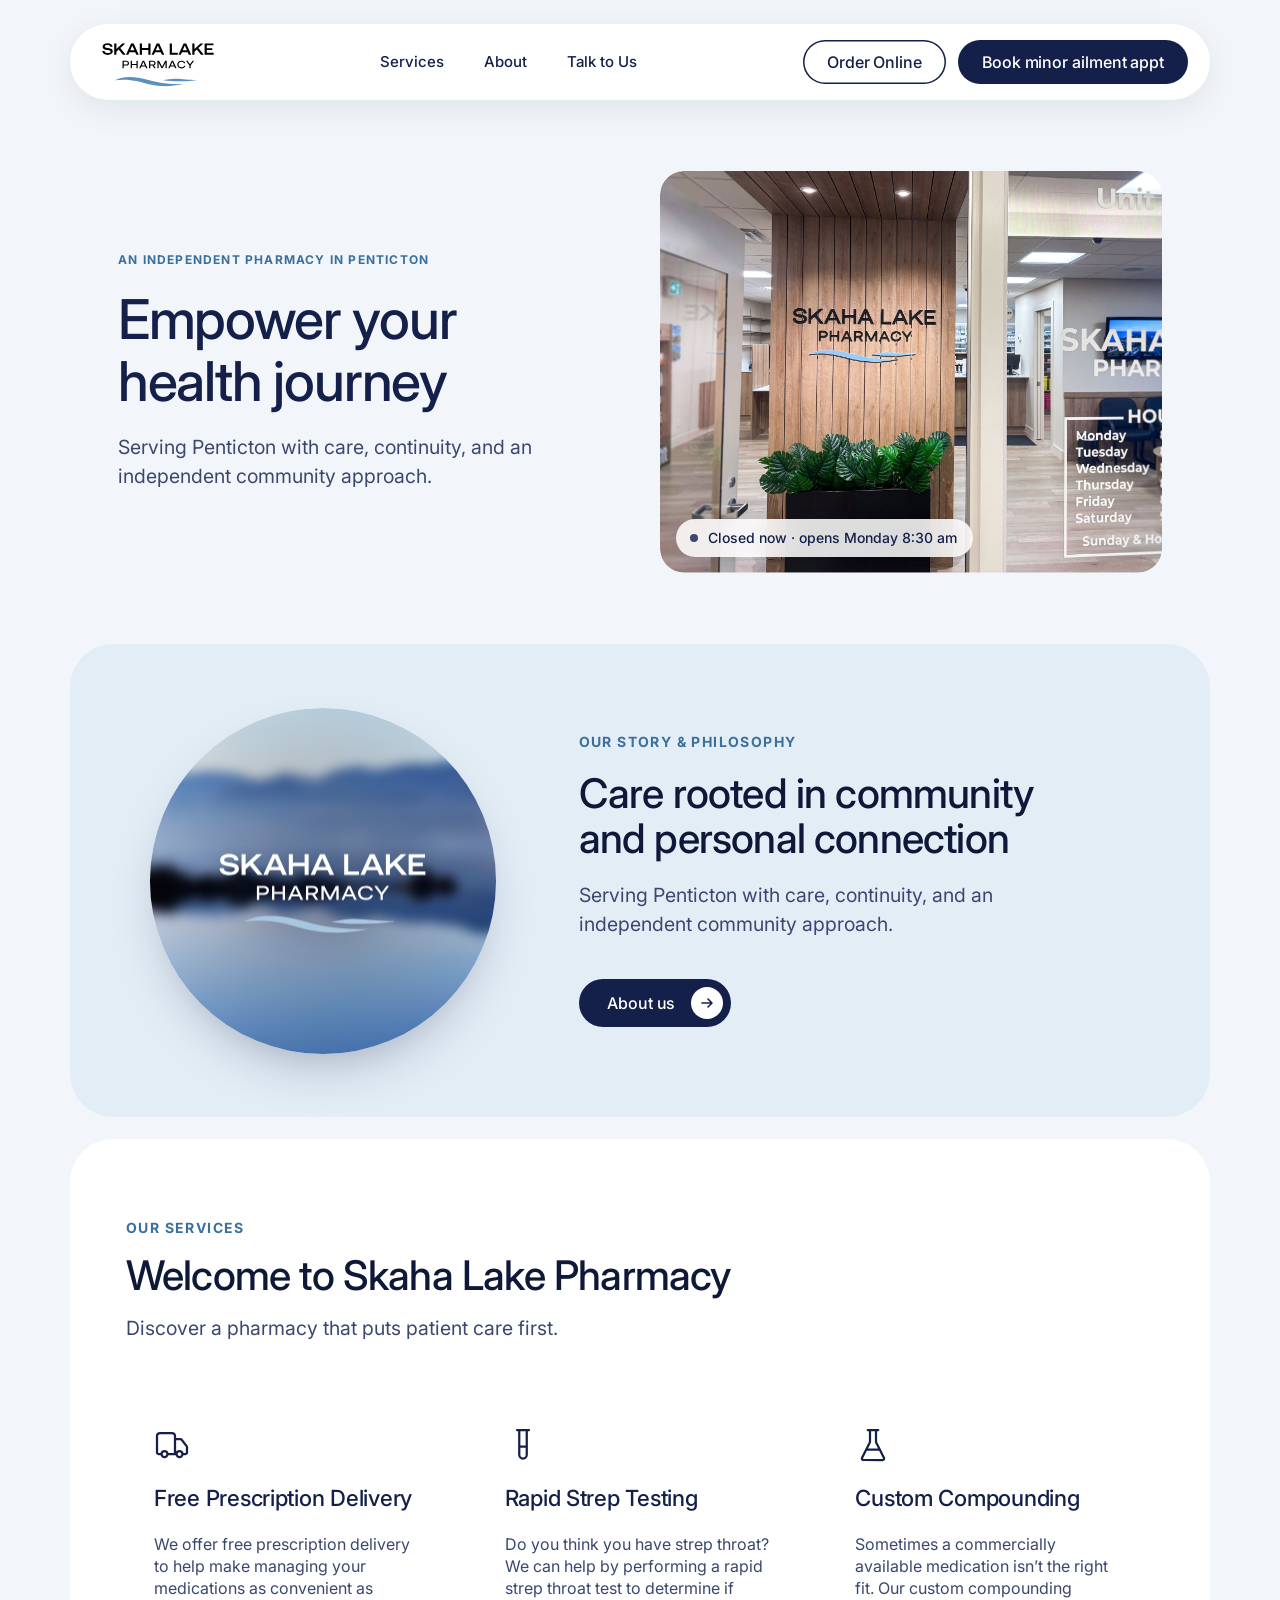
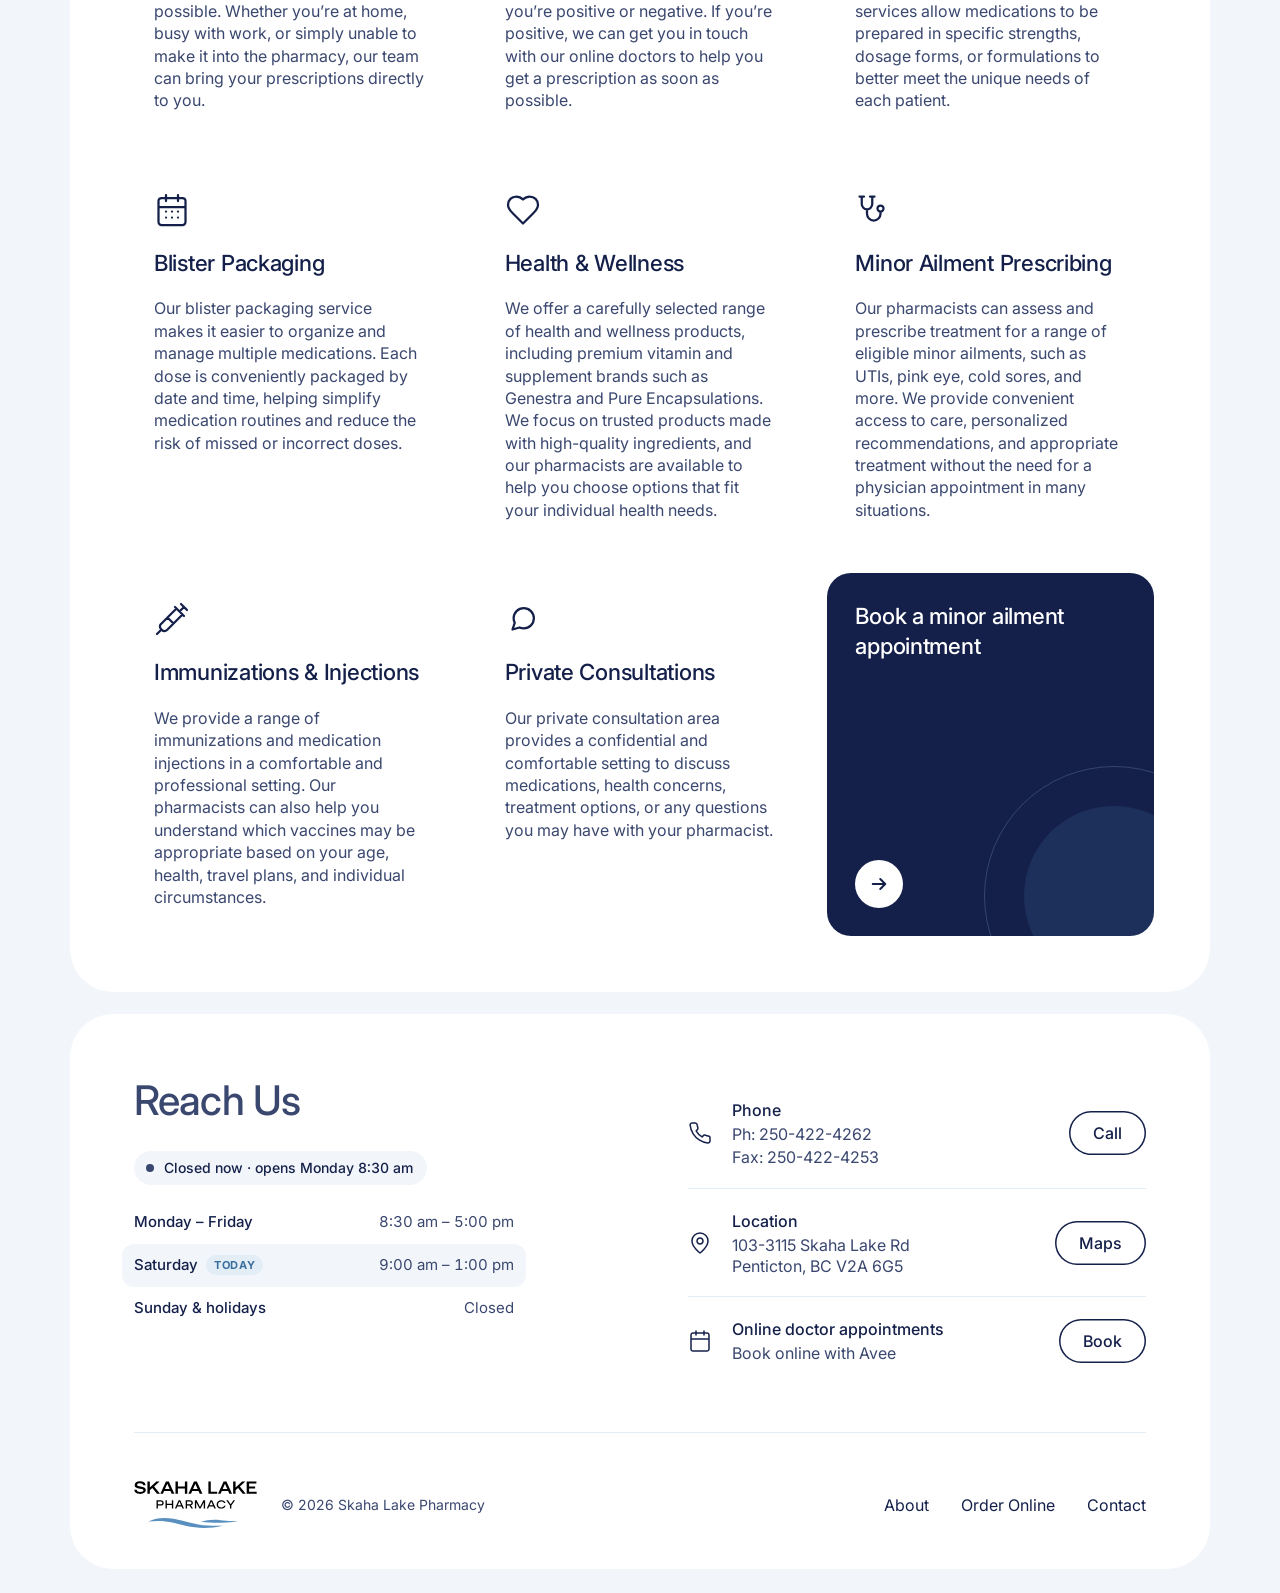
==== public/index.html @ 3513fb44 "Remove doctor button from nav; rename minor ailment button - Nav and mobile menu no longer link to A" ====
<!doctype html>
<html lang="en-CA">
<head>
<meta charset="utf-8">
<meta name="viewport" content="width=device-width, initial-scale=1, viewport-fit=cover">
<title>Skaha Lake Pharmacy | Independent Pharmacy in Penticton, BC</title>
<meta name="description" content="Independent community pharmacy on Skaha Lake Road in Penticton, BC. Free prescription delivery, rapid strep testing, minor ailment prescribing, compounding, blister packs and immunizations.">
<meta property="og:title" content="Skaha Lake Pharmacy | Independent Pharmacy in Penticton, BC">
<meta property="og:description" content="Personal, accessible care from an independent pharmacy on Skaha Lake Road. Free prescription delivery and online refills.">
<!-- @include head -->
<meta name="theme-color" content="#F2F6FA">
<meta name="format-detection" content="telephone=no">
<meta name="geo.region" content="CA-BC">
<meta name="geo.placename" content="Penticton">
<meta property="og:type" content="website">
<meta property="og:site_name" content="Skaha Lake Pharmacy">
<meta property="og:locale" content="en_CA">
<meta name="twitter:card" content="summary_large_image">
<link rel="icon" href="./favicon.svg" type="image/svg+xml">
<link rel="apple-touch-icon" href="./apple-touch-icon.png">
<link rel="manifest" href="./site.webmanifest">
<link rel="preconnect" href="https://fonts.googleapis.com">
<link rel="preconnect" href="https://fonts.gstatic.com" crossorigin>
<link rel="stylesheet" href="https://fonts.googleapis.com/css2?family=Inter:opsz,wght@14..32,400..700&amp;display=swap">
<link rel="stylesheet" href="./assets/css/site.css?v=c0565055">
<script>
  document.documentElement.classList.add('js');
  if (document.prerendering) {
    document.documentElement.classList.add('is-prerendering');
    document.addEventListener('prerenderingchange', () => document.documentElement.classList.remove('is-prerendering'), { once: true });
  }
</script>
<script src="./assets/js/site.js?v=c0565055" defer></script>
<script type="speculationrules">
  { "prerender": [{ "where": { "href_matches": "/*" }, "eagerness": "moderate" }] }
</script>
<script type="application/ld+json">
{
  "@context": "https://schema.org",
  "@type": "Pharmacy",
  "name": "Skaha Lake Pharmacy",
  "description": "Independent community pharmacy in Penticton, BC offering free prescription delivery, custom compounding, blister packaging, minor ailment prescribing, immunizations and private consultations.",
  "telephone": "+1-250-422-4262",
  "faxNumber": "+1-250-422-4253",
  "address": {
    "@type": "PostalAddress",
    "streetAddress": "103-3115 Skaha Lake Rd",
    "addressLocality": "Penticton",
    "addressRegion": "BC",
    "postalCode": "V2A 6G5",
    "addressCountry": "CA"
  },
  "hasMap": "https://www.google.com/maps/search/?api=1&query=103-3115+Skaha+Lake+Rd+Penticton+BC+V2A+6G5",
  "areaServed": { "@type": "City", "name": "Penticton" },
  "openingHoursSpecification": [
    { "@type": "OpeningHoursSpecification", "dayOfWeek": ["Monday", "Tuesday", "Wednesday", "Thursday", "Friday"], "opens": "08:30", "closes": "17:00" },
    { "@type": "OpeningHoursSpecification", "dayOfWeek": "Saturday", "opens": "09:00", "closes": "13:00" }
  ],
  "employee": { "@type": "Person", "name": "Chase Nickel", "jobTitle": "Pharmacist & Owner" },
  "makesOffer": [
    { "@type": "Offer", "itemOffered": { "@type": "Service", "name": "Free Prescription Delivery" } },
    { "@type": "Offer", "itemOffered": { "@type": "Service", "name": "Rapid Strep Testing" } },
    { "@type": "Offer", "itemOffered": { "@type": "Service", "name": "Health & Wellness Products" } },
    { "@type": "Offer", "itemOffered": { "@type": "Service", "name": "Custom Compounding" } },
    { "@type": "Offer", "itemOffered": { "@type": "Service", "name": "Blister Packaging" } },
    { "@type": "Offer", "itemOffered": { "@type": "Service", "name": "Minor Ailment Prescribing" } },
    { "@type": "Offer", "itemOffered": { "@type": "Service", "name": "Immunizations & Injections" } },
    { "@type": "Offer", "itemOffered": { "@type": "Service", "name": "Private Consultations" } }
  ]
}
</script>
<!-- @end head -->
</head>
<body>
<a class="skip-link" href="#main">Skip to content</a>
<div class="page">
<!-- @include nav -->
<header class="site-header" data-header>
  <nav class="nav" aria-label="Main" data-nav>
    <div class="nav__bar">
      <a class="nav__logo" href="./" aria-label="Skaha Lake Pharmacy home">
        <img src="./assets/img/logo.svg" width="112" height="44" alt="Skaha Lake Pharmacy">
      </a>
      <ul class="nav__links" role="list">
        <li><a class="nav__link" href="./#services">Services</a></li>
        <li><a class="nav__link" href="./about/">About</a></li>
        <li><a class="nav__link" href="#contact">Talk to Us</a></li>
      </ul>
      <div class="nav__actions">
        <a class="btn btn--outline btn--sm" href="./order-online/"><span class="btn__label">Order Online</span></a>
        <a class="btn btn--solid btn--sm" href="https://www.bookapharmacist.gov.bc.ca/minorail/s/" target="_blank" rel="noopener"><span class="btn__label">Book minor ailment appt</span></a>
      </div>
      <button class="nav__toggle" type="button" aria-expanded="false" aria-controls="nav-drawer" aria-label="Open menu" data-nav-toggle>
        <span class="nav__toggle-line"></span>
        <span class="nav__toggle-line"></span>
      </button>
    </div>
    <div class="nav__drawer" id="nav-drawer" data-nav-drawer>
      <div class="nav__drawer-inner">
        <ul class="nav__drawer-links" role="list">
          <li><a href="./#services">Services</a></li>
          <li><a href="./about/">About</a></li>
          <li><a href="./order-online/">Order Online</a></li>
          <li><a href="#contact">Talk to Us</a></li>
        </ul>
        <div class="nav__drawer-actions">
          <a class="btn btn--solid" href="https://www.bookapharmacist.gov.bc.ca/minorail/s/" target="_blank" rel="noopener"><span class="btn__label">Book minor ailment appt</span></a>
          <a class="btn btn--outline" href="tel:+12504224262"><span class="btn__label">Call 250-422-4262</span></a>
        </div>
      </div>
    </div>
  </nav>
</header>
<!-- @end nav -->

<main class="main" id="main">
  <section class="hero" aria-labelledby="hero-title">
    <div class="hero__content">
      <p class="brow" data-load>An independent pharmacy in Penticton</p>
      <h1 class="h1" id="hero-title" data-load="1">Empower your health journey</h1>
      <p class="lead" data-load="2">Serving Penticton with care, continuity, and an independent community approach.</p>
    </div>
    <figure class="hero__media" data-load-media>
      <img src="./assets/img/skaha-lake-pharmacy-entrance.jpg" width="1800" height="1440" alt="The entrance to Skaha Lake Pharmacy, Unit 103, with store hours on the glass door" fetchpriority="high">
      <p class="status-chip" data-open-status hidden><span class="status-dot" aria-hidden="true"></span><span data-open-text></span></p>
    </figure>
  </section>

  <section class="story-band band band--blue" aria-labelledby="story-title">
    <div class="story-band__visual" data-inview>
      <svg class="ripples" viewBox="0 0 100 100" aria-hidden="true">
        <circle cx="50" cy="50" r="50"/>
        <circle cx="50" cy="50" r="50"/>
        <circle cx="50" cy="50" r="50"/>
        <circle cx="50" cy="50" r="50"/>
      </svg>
      <div class="story-band__disc">
        <img class="story-band__photo" src="./assets/img/skaha-lake-penticton.png" width="600" height="600" alt="Calm morning on Skaha Lake, Penticton" loading="lazy">
        <img class="story-band__logo" src="./assets/img/logo-white.svg" width="300" height="117" alt="Skaha Lake Pharmacy">
      </div>
    </div>
    <div class="story-band__content">
      <p class="brow" data-reveal>Our Story &amp; Philosophy</p>
      <h2 class="h2" id="story-title" data-reveal>Care rooted in community and personal connection</h2>
      <p class="lead" data-reveal>Serving Penticton with care, continuity, and an independent community approach.</p>
      <div class="cta-row" data-reveal>
        <a class="btn btn--primary" href="./about/">
          About us
          <span class="btn__circle"><svg class="arrow" width="16" height="16" viewBox="0 0 16 16" aria-hidden="true"><path d="M3 8H13M9 12L13 8L9 4"/></svg></span>
        </a>
      </div>
    </div>
  </section>

  <section class="services band band--white" id="services" aria-labelledby="services-title">
    <header class="section-head">
      <p class="brow" data-reveal>Our services</p>
      <h2 class="h2" id="services-title" data-reveal>Welcome to Skaha Lake Pharmacy</h2>
      <p class="lead" data-reveal>Discover a pharmacy that puts patient care first.</p>
    </header>
    <ul class="service-grid" role="list">
      <li class="service" data-reveal>
        <span class="service__icon"><svg class="icon" width="36" height="36" aria-hidden="true"><use href="./assets/img/icons.svg#delivery"></use></svg></span>
        <h3 class="h3">Free Prescription Delivery</h3>
        <p>We offer free prescription delivery to help make managing your medications as convenient as possible. Whether you’re at home, busy with work, or simply unable to make it into the pharmacy, our team can bring your prescriptions directly to you.</p>
      </li>
      <li class="service" data-reveal>
        <span class="service__icon"><svg class="icon" width="36" height="36" aria-hidden="true"><use href="./assets/img/icons.svg#strep"></use></svg></span>
        <h3 class="h3">Rapid Strep Testing</h3>
        <p>Do you think you have strep throat? We can help by performing a rapid strep throat test to determine if you’re positive or negative. If you’re positive, we can get you in touch with our online doctors to help you get a prescription as soon as possible.</p>
      </li>
      <li class="service" data-reveal>
        <span class="service__icon"><svg class="icon" width="36" height="36" aria-hidden="true"><use href="./assets/img/icons.svg#compounding"></use></svg></span>
        <h3 class="h3">Custom Compounding</h3>
        <p>Sometimes a commercially available medication isn’t the right fit. Our custom compounding services allow medications to be prepared in specific strengths, dosage forms, or formulations to better meet the unique needs of each patient.</p>
      </li>
      <li class="service" data-reveal>
        <span class="service__icon"><svg class="icon" width="36" height="36" aria-hidden="true"><use href="./assets/img/icons.svg#blister"></use></svg></span>
        <h3 class="h3">Blister Packaging</h3>
        <p>Our blister packaging service makes it easier to organize and manage multiple medications. Each dose is conveniently packaged by date and time, helping simplify medication routines and reduce the risk of missed or incorrect doses.</p>
      </li>
      <li class="service" data-reveal>
        <span class="service__icon"><svg class="icon" width="36" height="36" aria-hidden="true"><use href="./assets/img/icons.svg#wellness"></use></svg></span>
        <h3 class="h3">Health &amp; Wellness</h3>
        <p>We offer a carefully selected range of health and wellness products, including premium vitamin and supplement brands such as Genestra and Pure Encapsulations. We focus on trusted products made with high-quality ingredients, and our pharmacists are available to help you choose options that fit your individual health needs.</p>
      </li>
      <li class="service" data-reveal>
        <span class="service__icon"><svg class="icon" width="36" height="36" aria-hidden="true"><use href="./assets/img/icons.svg#ailment"></use></svg></span>
        <h3 class="h3">Minor Ailment Prescribing</h3>
        <p>Our pharmacists can assess and prescribe treatment for a range of eligible minor ailments, such as UTIs, pink eye, cold sores, and more. We provide convenient access to care, personalized recommendations, and appropriate treatment without the need for a physician appointment in many situations.</p>
      </li>
      <li class="service" data-reveal>
        <span class="service__icon"><svg class="icon" width="36" height="36" aria-hidden="true"><use href="./assets/img/icons.svg#immunization"></use></svg></span>
        <h3 class="h3">Immunizations &amp; Injections</h3>
        <p>We provide a range of immunizations and medication injections in a comfortable and professional setting. Our pharmacists can also help you understand which vaccines may be appropriate based on your age, health, travel plans, and individual circumstances.</p>
      </li>
      <li class="service" data-reveal>
        <span class="service__icon"><svg class="icon" width="36" height="36" aria-hidden="true"><use href="./assets/img/icons.svg#consultation"></use></svg></span>
        <h3 class="h3">Private Consultations</h3>
        <p>Our private consultation area provides a confidential and comfortable setting to discuss medications, health concerns, treatment options, or any questions you may have with your pharmacist.</p>
      </li>
      <li class="service service--cta" data-reveal>
        <a class="tile-link" href="https://www.bookapharmacist.gov.bc.ca/minorail/s/" target="_blank" rel="noopener">
          <span class="h3">Book a minor ailment appointment</span>
          <span class="tile-arrow"><svg class="arrow" width="20" height="20" viewBox="0 0 20 20" aria-hidden="true"><path d="M3.75 10H16.25M11.25 15L16.25 10L11.25 5"/></svg></span>
        </a>
      </li>
    </ul>
  </section>
</main>

<!-- @include footer -->
<footer class="footer band band--white" id="contact">
  <div class="footer__contact">
    <div class="footer__intro">
      <h2 class="h2 footer__title">Reach Us</h2>
      <div class="hours" data-hours>
        <p class="hours__status" data-open-status hidden><span class="status-dot" aria-hidden="true"></span><span data-open-text></span></p>
        <dl class="hours__list">
          <div class="hours__row" data-days="1,2,3,4,5"><dt>Monday – Friday</dt><dd>8:30 am – 5:00 pm</dd></div>
          <div class="hours__row" data-days="6"><dt>Saturday</dt><dd>9:00 am – 1:00 pm</dd></div>
          <div class="hours__row" data-days="0"><dt>Sunday &amp; holidays</dt><dd>Closed</dd></div>
        </dl>
      </div>
    </div>
    <address class="contact-rows">
      <div class="contact-row">
        <svg class="icon contact-row__icon" width="24" height="24" aria-hidden="true"><use href="./assets/img/icons.svg#phone"></use></svg>
        <div class="contact-row__text">
          <p class="contact-row__label">Phone</p>
          <p>Ph: <a class="link" href="tel:+12504224262">250-422-4262</a></p>
          <p>Fax: 250-422-4253</p>
        </div>
        <a class="btn btn--outline btn--sm" href="tel:+12504224262" aria-label="Call Skaha Lake Pharmacy"><span class="btn__label">Call</span></a>
      </div>
      <div class="contact-row">
        <svg class="icon contact-row__icon" width="24" height="24" aria-hidden="true"><use href="./assets/img/icons.svg#location"></use></svg>
        <div class="contact-row__text">
          <p class="contact-row__label">Location</p>
          <p>103-3115 Skaha Lake Rd<br>Penticton, BC V2A 6G5</p>
        </div>
        <a class="btn btn--outline btn--sm" href="https://www.google.com/maps/search/?api=1&amp;query=103-3115+Skaha+Lake+Rd+Penticton+BC+V2A+6G5" target="_blank" rel="noopener" aria-label="Open directions in Google Maps"><span class="btn__label">Maps</span></a>
      </div>
      <div class="contact-row">
        <svg class="icon contact-row__icon" width="24" height="24" aria-hidden="true"><use href="./assets/img/icons.svg#calendar"></use></svg>
        <div class="contact-row__text">
          <p class="contact-row__label">Online doctor appointments</p>
          <p>Book online with Avee</p>
        </div>
        <a class="btn btn--outline btn--sm" href="https://www.avee.health" target="_blank" rel="noopener" aria-label="Book an online doctor appointment with Avee"><span class="btn__label">Book</span></a>
      </div>
    </address>
  </div>
  <div class="footer__bar">
    <div class="footer__brand">
      <a class="footer__logo" href="./" aria-label="Skaha Lake Pharmacy home">
        <img src="./assets/img/logo.svg" width="123" height="48" alt="Skaha Lake Pharmacy" loading="lazy">
      </a>
      <p class="footer__copy">© <span data-year>2026</span> Skaha Lake Pharmacy</p>
    </div>
    <ul class="footer__links" role="list">
      <li><a class="link" href="./about/">About</a></li>
      <li><a class="link" href="./order-online/">Order Online</a></li>
      <li><a class="link" href="#contact">Contact</a></li>
    </ul>
  </div>
</footer>
<!-- @end footer -->
</div>
</body>
</html>
---- public/assets/css/site.css ----
/* ==========================================================================
   Skaha Lake Pharmacy
   Tokens mirror the Figma "Skaha Brand" collection.
   ========================================================================== */

:root {
  --navy-900: #0e1838;
  --navy-800: #14204a;
  --navy-700: #1e2d63;
  --navy-600: #3a476f;
  --blue-700: #3b6f9e;
  --blue-500: #5990bf;
  --blue-300: #a9c6e0;
  --blue-100: #e3edf6;
  --blue-50: #f2f6fa;
  --white: #fff;
  --green: #2e9e6b;
  --amber: #d99a2b;

  --font: "Inter", ui-sans-serif, system-ui, -apple-system, "Segoe UI", Roboto, sans-serif;

  --gutter: clamp(12px, 6.4vw - 12px, 80px);
  --band-gap: clamp(12px, 1.7vw, 24px);
  --r-band: clamp(28px, 3.4vw, 48px);
  --r-card: 24px;
  --r-pill: 9999px;
  --header-offset: 112px;

  --ease-out: cubic-bezier(0.22, 1, 0.36, 1);
  --ease-in-out: cubic-bezier(0.65, 0, 0.35, 1);
  --ease-spring: cubic-bezier(0.34, 1.56, 0.64, 1);

  --shadow-nav: 0 8px 32px rgba(14, 24, 56, 0.08);
  --shadow-nav-scrolled: 0 14px 40px rgba(14, 24, 56, 0.12);
  --shadow-lift: 0 12px 24px -10px rgba(14, 24, 56, 0.45);
}

/* Base
   ========================================================================== */

*,
*::before,
*::after {
  box-sizing: border-box;
}

html {
  -webkit-text-size-adjust: 100%;
  text-size-adjust: 100%;
  scroll-behavior: smooth;
  scroll-padding-top: var(--header-offset);
}

body {
  margin: 0;
  min-height: 100vh;
  font-family: var(--font);
  font-size: 16px;
  line-height: 1.5;
  font-optical-sizing: auto;
  color: var(--navy-600);
  background: var(--blue-50);
  -webkit-font-smoothing: antialiased;
  -moz-osx-font-smoothing: grayscale;
  text-rendering: optimizeLegibility;
}

h1, h2, h3, h4, p, figure, dl, dd, blockquote {
  margin: 0;
}

img,
svg {
  display: block;
  max-width: 100%;
}

img {
  height: auto;
}

a {
  color: inherit;
  text-decoration: none;
}

button {
  font: inherit;
  color: inherit;
}

ul[role="list"],
ol[role="list"] {
  list-style: none;
  margin: 0;
  padding: 0;
}

::selection {
  background: var(--blue-100);
  color: var(--navy-900);
}

:focus-visible {
  outline: 2px solid var(--blue-500);
  outline-offset: 3px;
}

.skip-link {
  position: absolute;
  left: 16px;
  top: -64px;
  z-index: 100;
  padding: 12px 20px;
  border-radius: var(--r-pill);
  background: var(--navy-800);
  color: var(--white);
  font-weight: 500;
  transition: top 0.3s var(--ease-out);
}

.skip-link:focus {
  top: 16px;
}

.visually-hidden {
  position: absolute !important;
  width: 1px;
  height: 1px;
  overflow: hidden;
  clip: rect(0 0 0 0);
  white-space: nowrap;
}

.icon {
  flex: none;
  fill: none;
  stroke: currentColor;
}

.arrow {
  flex: none;
  fill: none;
  stroke: currentColor;
  stroke-width: 1.6;
  stroke-linecap: round;
  stroke-linejoin: round;
}

/* Layout
   ========================================================================== */

.page {
  display: flex;
  flex-direction: column;
  gap: var(--band-gap);
  width: 100%;
  max-width: calc(1280px + 2 * var(--gutter));
  min-height: 100vh;
  margin-inline: auto;
  padding: 24px var(--gutter);
}

.main {
  display: flex;
  flex: 1;
  flex-direction: column;
  gap: var(--band-gap);
}

.band {
  position: relative;
  border-radius: var(--r-band);
  overflow: clip;
  isolation: isolate;
}

.band--white { background: var(--white); }
.band--blue { background: var(--blue-100); }
.band--navy { background: var(--navy-800); color: var(--blue-100); }

/* Type
   ========================================================================== */

.brow {
  font-size: 14px;
  line-height: 18px;
  font-weight: 700;
  letter-spacing: 0.1em;
  text-transform: uppercase;
  color: var(--blue-700);
}

.brow--light { color: var(--blue-300); }

.h1 {
  font-size: clamp(2.5rem, 1.75rem + 2.1vw, 3.5rem);
  line-height: 1.143;
  font-weight: 500;
  letter-spacing: -0.022em;
  color: var(--navy-800);
  text-wrap: balance;
}

.h2 {
  font-size: clamp(2rem, 1.55rem + 1.25vw, 2.75rem);
  line-height: 1.1;
  font-weight: 500;
  letter-spacing: -0.02em;
  color: var(--navy-900);
  text-wrap: balance;
}

.h3 {
  font-size: clamp(1.25rem, 1.15rem + 0.3vw, 1.5rem);
  line-height: 1.333;
  font-weight: 500;
  letter-spacing: -0.012em;
  color: var(--navy-800);
}

.lead {
  font-size: clamp(1.0625rem, 0.98rem + 0.3vw, 1.25rem);
  line-height: 1.5;
  color: var(--navy-600);
  text-wrap: pretty;
}

.accent {
  color: var(--blue-500);
  white-space: nowrap;
}

.link {
  background: linear-gradient(currentColor, currentColor) 0 100% / 0 1px no-repeat;
  transition: background-size 0.4s var(--ease-out), color 0.25s ease;
}

@media (hover: hover) {
  .link:hover {
    background-size: 100% 1px;
    color: var(--blue-700);
  }
}

/* Buttons
   Outline: a curved "lake" fill rises from below and the label rolls up.
   Solid: lifts slightly and the label rolls up.
   Primary: the arrow loops through its circle.
   ========================================================================== */

.btn {
  --btn-h: 48px;
  position: relative;
  display: inline-flex;
  align-items: center;
  justify-content: center;
  gap: 16px;
  height: var(--btn-h);
  padding: 0 28px;
  border: 0;
  border-radius: var(--r-pill);
  font-size: 16px;
  line-height: 24px;
  font-weight: 500;
  letter-spacing: -0.005em;
  white-space: nowrap;
  cursor: pointer;
  overflow: hidden;
  isolation: isolate;
  -webkit-tap-highlight-color: transparent;
  transition:
    color 0.4s var(--ease-out),
    background-color 0.4s var(--ease-out),
    border-color 0.4s var(--ease-out),
    box-shadow 0.4s var(--ease-out),
    transform 0.3s var(--ease-out);
}

.btn:active { transform: scale(0.97); }

.btn--sm {
  --btn-h: 44px;
  padding: 0 24px;
}

.btn__label {
  position: relative;
  display: inline-block;
  transition: transform 0.55s var(--ease-out);
}

.btn--outline .btn__label,
.btn--solid .btn__label {
  text-shadow: 0 var(--btn-h) currentColor;
}

.btn--outline {
  color: var(--navy-800);
  background: transparent;
  box-shadow: inset 0 0 0 1.5px var(--navy-800);
}

.btn--outline::before {
  content: "";
  position: absolute;
  z-index: -1;
  left: -15%;
  right: -15%;
  top: 100%;
  height: 240%;
  border-radius: 50%;
  background: var(--navy-800);
  transition: transform 0.6s var(--ease-out);
}

.btn--soft {
  box-shadow: inset 0 0 0 1.5px rgba(20, 32, 74, 0.35);
}

.btn--solid {
  color: var(--white);
  background: var(--navy-800);
}

.btn--primary {
  padding: 0 8px 0 28px;
  color: var(--white);
  background: var(--navy-800);
}

.btn__circle {
  display: grid;
  place-items: center;
  flex: none;
  width: 32px;
  height: 32px;
  aspect-ratio: 1;
  border-radius: 50%;
  background: var(--white);
  color: var(--navy-800);
  overflow: hidden;
  transition: transform 0.5s var(--ease-spring), background-color 0.4s var(--ease-out);
}

.btn__circle .arrow {
  width: 16px;
  height: 16px;
}

/* Light variants for navy bands */
.btn--light {
  color: var(--navy-800);
  background: var(--white);
}

.btn--light .btn__circle {
  background: var(--navy-800);
  color: var(--white);
}

.btn--outline-light {
  color: var(--white);
  box-shadow: inset 0 0 0 1.5px rgba(255, 255, 255, 0.55);
}

.btn--outline-light::before {
  background: var(--white);
}

@media (hover: hover) {
  .btn--outline:hover .btn__label,
  .btn--solid:hover .btn__label {
    transform: translateY(calc(-1 * var(--btn-h)));
  }

  .btn--outline:hover {
    color: var(--white);
    box-shadow: inset 0 0 0 1.5px var(--navy-800);
  }

  .btn--outline:hover::before {
    transform: translateY(-75%);
  }

  .btn--outline-light:hover {
    color: var(--navy-800);
    box-shadow: inset 0 0 0 1.5px var(--white);
  }

  .btn--solid:hover {
    background: var(--navy-700);
    box-shadow: var(--shadow-lift);
    transform: translateY(-1px);
  }

  .btn--primary:hover {
    background: var(--navy-700);
    box-shadow: var(--shadow-lift);
  }

  .btn--light:hover {
    background: var(--blue-100);
    box-shadow: 0 12px 28px -12px rgba(0, 0, 0, 0.5);
  }

  .btn--primary:hover .btn__circle,
  .btn--light:hover .btn__circle {
    transform: scale(1.1);
  }

  .btn--primary:hover .arrow,
  .btn--light:hover .arrow {
    animation: arrow-through 0.65s var(--ease-out);
  }

  .btn--solid:active,
  .btn--outline:active {
    transform: scale(0.97);
  }
}

@keyframes arrow-through {
  0% { transform: translateX(0); }
  40% { transform: translateX(160%); }
  40.01% { transform: translateX(-160%); }
  100% { transform: translateX(0); }
}

.cta-row {
  display: flex;
  flex-wrap: wrap;
  align-items: center;
  gap: 16px;
}

/* App store badges */
.badges {
  display: flex;
  flex-wrap: wrap;
  gap: 16px;
}

.badge {
  display: block;
  border-radius: 10px;
  transition: transform 0.4s var(--ease-out), box-shadow 0.4s var(--ease-out);
}

.badge img {
  width: auto;
  height: 56px;
}

.badge:active { transform: scale(0.97); }

@media (max-width: 479px) {
  .badges { gap: 10px; }
  .badge img { height: 46px; }
}

@media (hover: hover) {
  .badge:hover {
    transform: translateY(-3px);
    box-shadow: 0 14px 24px -12px rgba(14, 24, 56, 0.6);
  }
}

/* Header + nav
   ========================================================================== */

.site-header {
  position: sticky;
  top: 12px;
  z-index: 50;
  view-transition-name: site-header;
}

.nav {
  background: var(--white);
  border-radius: 38px;
  box-shadow: var(--shadow-nav);
  transition: box-shadow 0.5s var(--ease-out);
}

.is-scrolled .nav { box-shadow: var(--shadow-nav-scrolled); }

.nav__bar {
  display: grid;
  grid-template-columns: auto 1fr auto;
  column-gap: 24px;
  align-items: center;
  min-height: 76px;
  padding: 16px 22px 16px 32px;
}

.nav__logo {
  justify-self: start;
  border-radius: 6px;
  transition: opacity 0.25s ease, transform 0.4s var(--ease-out);
}

/* Optical centre: the heavy wordmark fills the top of the logo's box and the
   light waves barely register below it, so true centre reads as riding high */
.nav__logo img {
  width: 112px;
  transform: translateY(7%);
}

@media (hover: hover) {
  .nav__logo:hover { opacity: 0.82; }
}

.nav__links {
  justify-self: center;
  display: flex;
  gap: 40px;
}

.nav__link {
  position: relative;
  display: block;
  padding: 8px 0;
  font-size: 15px;
  line-height: 20px;
  font-weight: 500;
  color: var(--navy-800);
  white-space: nowrap;
}

.nav__link::after {
  content: "";
  position: absolute;
  left: 0;
  right: 0;
  bottom: 2px;
  height: 1.5px;
  border-radius: 2px;
  background: var(--blue-500);
  transform: scaleX(0);
  transform-origin: right;
  transition: transform 0.45s var(--ease-out);
}

.nav__link[aria-current]::after { transform: scaleX(1); }

@media (hover: hover) {
  .nav__link:hover::after {
    transform: scaleX(1);
    transform-origin: left;
  }
}

.nav__actions {
  justify-self: end;
  display: flex;
  gap: 12px;
}

.nav__actions .btn--outline[aria-current] { background: var(--blue-50); }

.nav__toggle,
.nav__drawer {
  display: none;
}

@media (max-width: 1023px) {
  :root { --header-offset: 92px; }

  .nav { border-radius: 28px; }

  .nav__bar {
    grid-template-columns: 1fr auto;
    min-height: 60px;
    padding: 8px 8px 8px 28px;
  }

  .nav__logo img { width: 92px; }

  .nav__links,
  .nav__actions {
    display: none;
  }

  .nav__toggle {
    position: relative;
    display: grid;
    place-items: center;
    flex: none;
    width: 44px;
    height: 44px;
    aspect-ratio: 1;
    padding: 0;
    border: 0;
    border-radius: 50%;
    background: var(--blue-50);
    cursor: pointer;
    -webkit-tap-highlight-color: transparent;
    transition: background-color 0.3s ease, transform 0.3s var(--ease-out);
  }

  .nav__toggle:active { transform: scale(0.92); }

  .nav__toggle-line {
    position: absolute;
    width: 18px;
    height: 1.5px;
    border-radius: 2px;
    background: var(--navy-800);
    transition: transform 0.5s var(--ease-out);
  }

  .nav__toggle-line:first-child { transform: translateY(-3.5px); }
  .nav__toggle-line:last-child { transform: translateY(3.5px); }

  .nav.is-open .nav__toggle { background: var(--blue-100); }
  .nav.is-open .nav__toggle-line:first-child { transform: rotate(45deg); }
  .nav.is-open .nav__toggle-line:last-child { transform: rotate(-45deg); }

  .nav__drawer {
    display: grid;
    grid-template-rows: 0fr;
    transition: grid-template-rows 0.55s var(--ease-out);
  }

  .nav.is-open .nav__drawer { grid-template-rows: 1fr; }

  .nav__drawer-inner {
    min-height: 0;
    overflow: hidden;
    visibility: hidden;
    transition: visibility 0s linear 0.55s;
  }

  .nav.is-open .nav__drawer-inner {
    visibility: visible;
    transition-delay: 0s;
  }

  /* The bar keeps its height; the drawer overlays the page */
  .site-header { height: 60px; }

  .site-header::before {
    content: "";
    position: fixed;
    inset: -12px 0 0;
    z-index: -1;
    background: rgba(14, 24, 56, 0.18);
    -webkit-backdrop-filter: blur(3px);
    backdrop-filter: blur(3px);
    opacity: 0;
    pointer-events: none;
    transition: opacity 0.45s var(--ease-out);
  }

  .site-header:has(.nav.is-open)::before {
    opacity: 1;
    pointer-events: auto;
  }

  .nav__drawer-links li {
    padding: 0 20px;
  }

  .nav__drawer-links li:first-child { padding-top: 4px; }

  .nav__drawer-links a {
    display: flex;
    align-items: center;
    justify-content: space-between;
    padding: 14px 0;
    border-top: 1px solid var(--blue-100);
    font-size: 22px;
    line-height: 28px;
    font-weight: 500;
    letter-spacing: -0.015em;
    color: var(--navy-800);
  }

  .nav__drawer-links a::after {
    content: "";
    width: 8px;
    height: 8px;
    border-top: 1.5px solid var(--blue-500);
    border-right: 1.5px solid var(--blue-500);
    transform: rotate(45deg);
  }

  .nav__drawer-links a[aria-current] { color: var(--blue-700); }

  .nav__drawer-links li,
  .nav__drawer-actions {
    opacity: 0;
    transform: translateY(-8px);
    transition: opacity 0.3s ease, transform 0.45s var(--ease-out);
  }

  .nav.is-open .nav__drawer-links li,
  .nav.is-open .nav__drawer-actions {
    opacity: 1;
    transform: none;
    transition-delay: calc(var(--i, 0) * 45ms + 90ms);
  }

  .nav__drawer-actions {
    --i: 4;
    display: grid;
    gap: 10px;
    padding: 12px;
  }
}

/* Home: hero
   ========================================================================== */

.hero {
  display: grid;
  grid-template-columns: minmax(0, 580px) minmax(0, 560px);
  justify-content: space-between;
  align-items: center;
  gap: 40px;
  min-height: 500px;
  padding: 48px;
}

.hero__content {
  display: flex;
  flex-direction: column;
  align-items: flex-start;
  gap: 20px;
}

.hero__content .brow {
  font-size: 12px;
  line-height: 16px;
}

.hero__content .lead { max-width: 512px; }

/* Frame matches the entrance photo (5:4) so nothing is cropped */
.hero__media {
  position: relative;
  aspect-ratio: 5 / 4;
  border-radius: var(--r-card);
  overflow: hidden;
  background: var(--blue-100);
}

.hero__media img {
  width: 100%;
  height: 100%;
  object-fit: cover;
}

.status-chip {
  position: absolute;
  left: 16px;
  bottom: 16px;
  display: inline-flex;
  align-items: center;
  gap: 10px;
  padding: 9px 16px 9px 14px;
  border-radius: var(--r-pill);
  background: rgba(255, 255, 255, 0.86);
  -webkit-backdrop-filter: blur(14px) saturate(1.4);
  backdrop-filter: blur(14px) saturate(1.4);
  box-shadow: 0 8px 24px -8px rgba(14, 24, 56, 0.3);
  font-size: 14px;
  line-height: 20px;
  font-weight: 500;
  color: var(--navy-800);
  font-variant-numeric: tabular-nums;
}

.status-dot {
  position: relative;
  flex: none;
  width: 8px;
  height: 8px;
  border-radius: 50%;
  background: var(--navy-600);
}

[data-state="open"] .status-dot { background: var(--green); }
[data-state="soon"] .status-dot { background: var(--amber); }

[data-state="open"] .status-dot::after,
[data-state="soon"] .status-dot::after {
  content: "";
  position: absolute;
  inset: 0;
  border-radius: 50%;
  background: inherit;
  animation: dot-pulse 2.4s var(--ease-out) infinite;
}

@keyframes dot-pulse {
  from { transform: scale(1); opacity: 0.55; }
  to { transform: scale(3.2); opacity: 0; }
}

@media (max-width: 959px) {
  .hero {
    grid-template-columns: 1fr;
    gap: 32px;
    min-height: 0;
    padding: 36px 8px 0;
  }
}

/* Home: story band
   ========================================================================== */

.story-band {
  --disc: clamp(300px, 27vw, 380px);
  display: grid;
  grid-template-columns: minmax(var(--disc), 1fr) minmax(0, 700px);
  column-gap: clamp(64px, 6.5vw, 104px);
  align-items: center;
  min-height: 446px;
  padding: 64px 80px;
}

.story-band__visual {
  position: relative;
  justify-self: center;
  width: var(--disc);
  height: var(--disc);
}

.story-band__disc {
  position: relative;
  z-index: 1;
  width: 100%;
  height: 100%;
  border-radius: 50%;
  overflow: hidden;
  isolation: isolate;
  box-shadow: 0 24px 60px -28px rgba(14, 24, 56, 0.45);
}

/* Softly blurred; scaled up so the blurred edge stays outside the circle */
.story-band__photo {
  width: 100%;
  height: 100%;
  object-fit: cover;
  filter: blur(5px);
  transform: scale(1.14);
  transition: transform 1.6s var(--ease-out);
}

/* Navy tint so the white logo reads against the pale sky */
.story-band__disc::after {
  content: "";
  position: absolute;
  inset: 0;
  border-radius: inherit;
  background: radial-gradient(circle at 50% 50%, rgba(14, 24, 56, 0.45), rgba(14, 24, 56, 0.18) 70%);
  pointer-events: none;
}

.story-band__logo {
  position: absolute;
  inset: 0;
  z-index: 1;
  width: 60%;
  margin: auto;
  /* Optical centre: the gap between "SKAHA LAKE" and "PHARMACY" (y≈39 of 117)
     sits on the circle's centre, not the logo's box centre (y≈59) */
  transform: translateY(16.56%);
  filter: drop-shadow(0 2px 14px rgba(14, 24, 56, 0.45));
}

@media (hover: hover) {
  .story-band__disc:hover .story-band__photo { transform: scale(1.19); }
}

.story-band__content {
  display: flex;
  flex-direction: column;
  align-items: flex-start;
  gap: 20px;
}

.story-band__content .lead { max-width: 520px; }
.story-band__content .cta-row { padding-top: 20px; }

/* Concentric rings: drop in like a ripple, then breathe */
.rings {
  position: absolute;
  inset: 0;
  pointer-events: none;
}

.ring {
  position: absolute;
  left: 50%;
  top: 50%;
  max-width: none;
  translate: -50% -50%;
}

.ring--380 { width: calc(var(--disc) * 1.2667); }
.ring--540 { width: calc(var(--disc) * 1.8); }
.ring--700 { width: calc(var(--disc) * 2.3333); }

.js [data-inview] .ring {
  opacity: 0;
  scale: 0.7;
}

.is-in .ring {
  animation:
    ring-in 1.8s var(--ease-out) both,
    ring-breathe 9s var(--ease-in-out) 1.8s infinite;
}

.is-in .ring--540 { animation-delay: 0.15s, 2.6s; }
.is-in .ring--700 { animation-delay: 0.3s, 3.4s; }

/* Home: rings ripple outward from the lake photo, slow and continuous.
   Non-scaling strokes keep every ring a hairline as it grows. */
.ripples {
  position: absolute;
  left: 50%;
  top: 50%;
  width: calc(var(--disc) * 2.4);
  height: calc(var(--disc) * 2.4);
  max-width: none;
  overflow: visible;
  translate: -50% -50%;
  pointer-events: none;
  transition: opacity 1.6s var(--ease-out);
}

.ripples circle {
  fill: none;
  stroke: var(--blue-300);
  stroke-width: 1;
  vector-effect: non-scaling-stroke;
  transform-box: fill-box;
  transform-origin: center;
  opacity: 0;
  animation: ripple 6s linear infinite;
}

/* Four rings, evenly staggered, so a new ripple leaves the photo every 1.5s */
.ripples circle:nth-child(2) { animation-delay: -1.5s; }
.ripples circle:nth-child(3) { animation-delay: -3s; }
.ripples circle:nth-child(4) { animation-delay: -4.5s; }

@keyframes ripple {
  0% { transform: scale(0.43); opacity: 0; }
  8% { opacity: 0.5; }
  100% { transform: scale(1); opacity: 0; }
}

.js [data-inview]:not(.is-in) .ripples { opacity: 0; }

.js [data-inview] .story-band__disc {
  opacity: 0;
  scale: 0.92;
}

.is-in .story-band__disc {
  animation: disc-in 1.4s var(--ease-out) both;
}

.js [data-inview] .story-band__logo { opacity: 0; }

.is-in .story-band__logo {
  animation: rise 1.1s var(--ease-out) 0.55s both;
}

@keyframes disc-in {
  from { opacity: 0; scale: 0.92; }
  to { opacity: 1; scale: 1; }
}

@keyframes ring-in {
  from { opacity: 0; scale: 0.7; }
  to { opacity: 1; scale: 1; }
}

@keyframes ring-breathe {
  0%, 100% { opacity: 1; scale: 1; }
  50% { opacity: 0.5; scale: 1.035; }
}

@media (max-width: 1023px) {
  .story-band {
    --disc: min(300px, 100vw - 96px);
    grid-template-columns: 1fr;
    gap: 64px;
    min-height: 0;
    padding: 64px 24px 40px;
  }
}

/* Services
   ========================================================================== */

.services {
  display: flex;
  flex-direction: column;
  gap: 56px;
  padding: 80px 56px 56px;
  scroll-margin-top: var(--header-offset);
}

.section-head {
  display: flex;
  flex-direction: column;
  align-items: flex-start;
  gap: 16px;
  max-width: 840px;
}

.section-head .lead { max-width: 600px; }

.service-grid {
  display: grid;
  grid-template-columns: repeat(3, minmax(0, 1fr));
  gap: 24px;
}

.service {
  display: flex;
  flex-direction: column;
  gap: 20px;
  padding: 28px;
  border-radius: var(--r-card);
  transition: background-color 0.5s var(--ease-out);
}

.service p {
  font-size: 16px;
  line-height: 1.4;
}

.service__icon {
  position: relative;
  display: grid;
  place-items: center;
  width: 36px;
  height: 36px;
  color: var(--navy-800);
}

.service__icon::before {
  content: "";
  position: absolute;
  inset: -12px;
  z-index: 0;
  border-radius: 50%;
  background: var(--blue-100);
  opacity: 0;
  transform: scale(0.4);
  transition: transform 0.6s var(--ease-spring), opacity 0.4s ease;
}

.service__icon svg {
  position: relative;
  width: 36px;
  height: 36px;
  transition: transform 0.6s var(--ease-spring), color 0.3s ease;
}

@media (hover: hover) {
  .service:hover { background: var(--blue-50); }

  .service:hover .service__icon::before {
    opacity: 1;
    transform: scale(1);
  }

  .service:hover .service__icon svg {
    color: var(--blue-700);
    transform: rotate(-8deg) scale(0.92);
  }
}

/* Booking tile */
.service--cta { padding: 0; background: var(--navy-800); }

.tile-link {
  position: relative;
  display: flex;
  flex-direction: column;
  justify-content: space-between;
  gap: 32px;
  height: 100%;
  min-height: 220px;
  padding: 28px;
  border-radius: inherit;
  overflow: hidden;
  isolation: isolate;
  color: var(--white);
}

.tile-link .h3 { color: var(--white); }

.tile-link::before,
.tile-link::after {
  content: "";
  position: absolute;
  z-index: -1;
  right: -90px;
  bottom: -90px;
  width: 260px;
  height: 260px;
  border-radius: 50%;
  border: 1px solid rgba(169, 198, 224, 0.22);
  transition: transform 0.9s var(--ease-out);
}

.tile-link::after {
  width: 180px;
  height: 180px;
  right: -50px;
  bottom: -50px;
  background: rgba(89, 144, 191, 0.14);
  border: 0;
}

.tile-arrow {
  display: grid;
  place-items: center;
  flex: none;
  width: 48px;
  height: 48px;
  aspect-ratio: 1;
  border-radius: 50%;
  background: var(--white);
  color: var(--navy-800);
  overflow: hidden;
  transition: transform 0.55s var(--ease-spring);
}

.tile-arrow .arrow {
  width: 20px;
  height: 20px;
  stroke-width: 2;
}

.service--cta { transition: background-color 0.5s var(--ease-out), transform 0.5s var(--ease-out); }

@media (hover: hover) {
  .service--cta:hover {
    background: var(--navy-700);
    transform: translateY(-3px);
  }

  .service--cta:hover .tile-link::before { transform: scale(1.35); }
  .service--cta:hover .tile-link::after { transform: scale(1.5); }
  .service--cta:hover .tile-arrow { transform: scale(1.12); }
  .service--cta:hover .tile-arrow .arrow { animation: arrow-through 0.65s var(--ease-out); }
}

@media (max-width: 1099px) {
  .service-grid { grid-template-columns: repeat(2, minmax(0, 1fr)); }

  /* Nine tiles in two columns: the booking tile becomes a full-width bar */
  .service--cta { grid-column: 1 / -1; }

  .tile-link {
    flex-direction: row;
    align-items: center;
    min-height: 120px;
  }
}

@media (max-width: 959px) {
  .services {
    gap: 32px;
    padding: 48px 24px 24px;
  }
}

@media (max-width: 639px) {
  .service-grid {
    grid-template-columns: 1fr;
    gap: 4px;
  }

  .service { padding: 24px 4px; gap: 14px; border-radius: 0; }
  .service + .service:not(.service--cta) { border-top: 1px solid var(--blue-100); }
  .service__icon::before { display: none; }
  .service.service--cta {
    margin-top: 12px;
    padding: 0;
    border-radius: var(--r-card);
  }
  .tile-link { min-height: 112px; padding: 24px; }
}

/* Page hero (About)
   ========================================================================== */

.page-hero {
  display: flex;
  align-items: center;
  min-height: 400px;
  padding: 48px;
}

.page-hero__content {
  position: relative;
  z-index: 1;
  display: flex;
  flex-direction: column;
  align-items: flex-start;
  gap: 20px;
  max-width: 700px;
}

.page-hero__content .lead { max-width: 500px; }

.decor {
  position: absolute;
  z-index: 0;
  left: 78.125%;
  top: 62.5%;
  width: 0;
  height: 0;
  pointer-events: none;
}

.decor > * {
  position: absolute;
  left: 0;
  top: 0;
  max-width: none;
  translate: -50% -50%;
}

.decor__disc {
  width: 300px;
  height: 300px;
  border-radius: 50%;
  background: var(--blue-100);
}

.decor .rings {
  inset: auto;
  width: 300px;
  height: 300px;
  --disc: 300px;
}

.decor__wave {
  width: 560px;
  animation: wave-drift 10s var(--ease-in-out) 1.6s infinite;
}

.js .decor__wave {
  clip-path: inset(0 100% 0 0);
  animation:
    wave-draw 1.6s var(--ease-out) 0.35s forwards,
    wave-drift 10s var(--ease-in-out) 1.95s infinite;
}

@keyframes wave-draw {
  to { clip-path: inset(0 0 0 0); }
}

@keyframes wave-drift {
  0%, 100% { transform: translateX(0); }
  50% { transform: translateX(-16px); }
}

@media (max-width: 959px) {
  .page-hero {
    align-items: flex-start;
    min-height: 0;
    padding: 180px 8px 16px;
  }

  .decor {
    left: 62%;
    top: 96px;
    scale: 0.5;
  }
}

/* About: story
   ========================================================================== */

.story {
  display: grid;
  grid-template-columns: 440px minmax(0, 1fr);
  align-items: start;
  gap: 80px;
  padding: 80px 64px;
}

.story__person {
  position: sticky;
  top: calc(var(--header-offset) + 8px);
  display: flex;
  flex-direction: column;
  gap: 24px;
}

.story__photo {
  aspect-ratio: 4 / 5;
  border-radius: 32px;
  overflow: hidden;
  background: var(--blue-100);
}

.story__photo img {
  width: 100%;
  height: 100%;
  object-fit: cover;
  transition: transform 1.2s var(--ease-out);
}

@media (hover: hover) {
  .story__photo:hover img { transform: scale(1.03); }
}

.story__name {
  font-size: 24px;
  line-height: 32px;
  font-weight: 500;
  letter-spacing: -0.012em;
  color: var(--navy-900);
}

.story__role {
  font-size: 16px;
  line-height: 1.3;
  color: var(--navy-600);
}

.story__text {
  display: flex;
  flex-direction: column;
  align-items: flex-start;
  gap: 24px;
}

.prose {
  display: flex;
  flex-direction: column;
  gap: 20px;
  font-size: clamp(1.0625rem, 0.98rem + 0.3vw, 1.25rem);
  line-height: 1.5;
  color: var(--navy-600);
}

.prose > p:first-child { color: var(--navy-900); }

.callout {
  position: relative;
  padding: 28px 32px;
  border-radius: var(--r-card);
  background: var(--blue-100);
  color: var(--navy-900);
}

@media (max-width: 1099px) {
  .story {
    grid-template-columns: 340px minmax(0, 1fr);
    gap: 48px;
    padding: 64px 48px;
  }
}

@media (max-width: 859px) {
  .story {
    grid-template-columns: 1fr;
    gap: 40px;
    padding: 24px 24px 40px;
  }

  .story__person {
    position: static;
    gap: 16px;
  }


  .callout { padding: 22px 24px; }
}

/* Navy CTA band
   ========================================================================== */

.cta-band {
  display: flex;
  flex-wrap: wrap;
  align-items: center;
  justify-content: space-between;
  gap: 40px;
  padding: 64px;
}

.cta-band::before {
  content: "";
  position: absolute;
  z-index: -1;
  right: -140px;
  top: -220px;
  width: 520px;
  height: 520px;
  border-radius: 50%;
  background: rgba(89, 144, 191, 0.14);
}

.cta-band__copy {
  display: flex;
  flex-direction: column;
  align-items: flex-start;
  gap: 16px;
  max-width: 640px;
}

.cta-band .h2 { color: var(--white); }
.cta-band .lead { max-width: 560px; color: var(--blue-100); }
.cta-band .lead a { color: var(--white); }

@media (max-width: 959px) {
  .cta-band {
    gap: 28px;
    padding: 40px 24px;
  }

  .cta-band::before {
    right: -220px;
    top: -260px;
  }
}

/* Order online
   ========================================================================== */

.order-hero {
  display: flex;
  flex-direction: column;
  align-items: center;
  gap: 24px;
  padding: 72px 24px 56px;
  text-align: center;
}

.order-hero .h1 {
  max-width: 900px;
  color: var(--navy-900);
}

.order-hero .lead { max-width: 680px; }
.order-hero .badges { justify-content: center; }

.video {
  display: flex;
  flex-direction: column;
  align-items: center;
  justify-content: center;
  gap: 20px;
  aspect-ratio: 1280 / 620;
  color: var(--white);
}

.video__disc {
  position: absolute;
  z-index: -1;
  left: 59.4%;
  top: -32.3%;
  width: 56.25%;
  aspect-ratio: 1;
  border-radius: 50%;
  background: rgba(89, 144, 191, 0.14);
  transition: transform 1.4s var(--ease-out);
}

.video__ring {
  position: absolute;
  z-index: -1;
  left: -9.4%;
  top: 53.2%;
  width: 32.8%;
  max-width: none;
  transition: transform 1.4s var(--ease-out);
}

.video__play {
  position: relative;
  display: grid;
  place-items: center;
  flex: none;
  width: 104px;
  height: 104px;
  aspect-ratio: 1;
  padding: 0;
  border: 0;
  border-radius: 50%;
  background: var(--white);
  color: var(--navy-800);
  cursor: pointer;
  -webkit-tap-highlight-color: transparent;
  transition: transform 0.55s var(--ease-spring), color 0.3s ease;
}

.video__play svg {
  width: 34px;
  height: 38px;
  fill: currentColor;
  transition: transform 0.55s var(--ease-spring);
}

.video__play::before,
.video__play::after {
  content: "";
  position: absolute;
  inset: 0;
  border-radius: 50%;
  border: 1.5px solid rgba(255, 255, 255, 0.5);
  animation: play-pulse 3s var(--ease-out) infinite;
  pointer-events: none;
}

.video__play::after { animation-delay: 1.5s; }

@keyframes play-pulse {
  from { transform: scale(1); opacity: 0.8; }
  to { transform: scale(1.75); opacity: 0; }
}

.video__play:active { transform: scale(0.95); }

.video__caption {
  font-size: 20px;
  line-height: 30px;
  transition: opacity 0.4s ease;
}

@media (hover: hover) {
  .video:hover .video__disc { transform: translate(-3%, 4%) scale(1.04); }
  .video:hover .video__ring { transform: rotate(18deg) scale(1.05); }
  .video__play:hover { transform: scale(1.07); color: var(--blue-700); }
  .video__play:hover svg { transform: scale(1.08); }
}

/* Centred with inset + auto margins (not translate), so fullscreen isn't offset */
.video iframe {
  position: absolute;
  inset: 0;
  z-index: 2;
  width: auto;
  height: 100%;
  max-width: 100%;
  margin: auto;
  aspect-ratio: 16 / 9;
  border: 0;
  opacity: 0;
  transition: opacity 0.6s ease 0.2s;
}

.video.is-playing iframe { opacity: 1; }

.video iframe:fullscreen {
  translate: none;
  aspect-ratio: auto;
}

.video.is-playing .video__play,
.video.is-playing .video__caption {
  opacity: 0;
  pointer-events: none;
  transition: opacity 0.3s ease;
}

@media (max-width: 959px) {
  .order-hero { padding: 48px 4px 40px; }
  .video { aspect-ratio: 4 / 3; }
  .video__play { width: 84px; height: 84px; }
  .video__play svg { width: 28px; height: 31px; }
  .video__caption { font-size: 17px; }
  .video__disc { width: 90%; left: 45%; top: -40%; }
  .video__ring { width: 60%; left: -22%; top: 58%; }
  .video iframe { width: 100%; height: auto; }
}

/* Steps */
.steps {
  display: flex;
  flex-direction: column;
  gap: 56px;
  padding: 80px 64px;
}

.steps .h2 { max-width: 760px; }

.step-list {
  display: grid;
  grid-template-columns: repeat(5, minmax(0, 1fr));
  gap: 32px;
}

.step {
  position: relative;
  display: flex;
  flex-direction: column;
  gap: 16px;
}

.step__num {
  position: relative;
  z-index: 1;
  display: grid;
  place-items: center;
  flex: none;
  width: 52px;
  height: 52px;
  aspect-ratio: 1;
  border-radius: 50%;
  background: var(--navy-800);
  color: var(--white);
  font-size: 24px;
  line-height: 32px;
  font-weight: 500;
  font-variant-numeric: tabular-nums;
  box-shadow: 0 0 0 8px var(--white);
}

.step:not(:last-child)::before {
  content: "";
  position: absolute;
  top: 26px;
  left: 60px;
  right: -24px;
  border-top: 1.5px dashed var(--blue-300);
  transform-origin: left;
  transition: transform 1.1s var(--ease-out) 0.35s;
}

.js .step:not(.is-in)::before { transform: scaleX(0); }

.step .h3 {
  min-height: 64px;
  color: var(--navy-900);
}

.step p {
  font-size: 16px;
  line-height: 1.4;
}

.step a { color: var(--navy-800); font-weight: 500; }

@media (max-width: 1099px) {
  .step-list { gap: 24px; }
  .step .h3 { min-height: 0; }
}

@media (max-width: 959px) {
  .steps {
    gap: 36px;
    padding: 48px 24px 24px;
  }

  .step-list {
    grid-template-columns: 1fr;
    gap: 0;
  }

  .step {
    display: grid;
    grid-template-columns: 52px minmax(0, 1fr);
    column-gap: 20px;
    row-gap: 4px;
    padding-bottom: 32px;
  }

  .step__num {
    grid-row: span 2;
    box-shadow: none;
  }

  .step .h3 { padding-top: 10px; }

  .step:not(:last-child)::before {
    top: 64px;
    bottom: 12px;
    left: 26px;
    right: auto;
    border-top: 0;
    border-left: 1.5px dashed var(--blue-300);
    transform-origin: top;
  }

  .js .step:not(.is-in)::before { transform: scaleY(0); }
}

/* Good to know */
.facts {
  display: grid;
  grid-template-columns: repeat(3, minmax(0, 1fr));
  gap: 48px;
  padding: 48px 64px;
}

.fact {
  display: flex;
  flex-direction: column;
  gap: 8px;
}

.fact .h3 {
  display: flex;
  align-items: center;
  gap: 10px;
  color: var(--navy-900);
}

.fact__check {
  flex: none;
  width: 22px;
  height: 22px;
  fill: none;
  stroke: var(--blue-500);
  stroke-width: 1.6;
  stroke-linecap: round;
  stroke-linejoin: round;
}

.fact p {
  padding-left: 32px;
  font-size: 16px;
  line-height: 1.4;
}

@media (max-width: 859px) {
  .facts {
    grid-template-columns: 1fr;
    gap: 24px;
    padding: 36px 24px;
  }
}

/* Footer
   ========================================================================== */

.footer {
  display: flex;
  flex-direction: column;
  gap: 48px;
  padding: 64px 64px 40px;
  scroll-margin-top: var(--header-offset);
}

.footer__contact {
  display: grid;
  grid-template-columns: repeat(2, minmax(0, 1fr));
  gap: 96px;
}

.footer__intro {
  display: flex;
  flex-direction: column;
  align-items: flex-start;
  gap: 28px;
}

.footer__title { color: var(--navy-600); }

.hours {
  display: flex;
  flex-direction: column;
  align-items: flex-start;
  gap: 16px;
  width: 100%;
  max-width: 380px;
}

.hours__status {
  display: inline-flex;
  align-items: center;
  gap: 10px;
  padding: 7px 14px 7px 12px;
  border-radius: var(--r-pill);
  background: var(--blue-50);
  font-size: 14px;
  line-height: 20px;
  font-weight: 500;
  color: var(--navy-800);
  font-variant-numeric: tabular-nums;
}

.hours__list {
  width: 100%;
}

.hours__row {
  display: flex;
  justify-content: space-between;
  gap: 16px;
  padding: 10px 0;
  border-bottom: 1px dashed var(--blue-100);
  font-size: 15px;
  line-height: 22px;
}

.hours__row:last-child { border-bottom: 0; }

.hours__row dt {
  display: flex;
  align-items: center;
  gap: 8px;
  font-weight: 500;
  color: var(--navy-800);
}

.hours__row dd {
  color: var(--navy-600);
  font-variant-numeric: tabular-nums;
  white-space: nowrap;
}

.hours__row.is-today {
  margin-inline: -12px;
  padding-inline: 12px;
  border-radius: 12px;
  border-bottom-color: transparent;
  background: var(--blue-50);
}

.hours__row:has(+ .is-today) { border-bottom-color: transparent; }

.hours__row.is-today dt::after {
  content: "Today";
  padding: 1px 8px;
  border-radius: var(--r-pill);
  background: var(--blue-100);
  color: var(--blue-700);
  font-size: 11px;
  line-height: 18px;
  font-weight: 700;
  letter-spacing: 0.06em;
  text-transform: uppercase;
}

.contact-rows {
  display: flex;
  flex-direction: column;
  font-style: normal;
}

.contact-row {
  display: flex;
  align-items: center;
  gap: 20px;
  padding: 20px 0;
  border-bottom: 1px solid var(--blue-100);
}

.contact-row:last-child { border-bottom: 0; }

.contact-row__icon {
  width: 24px;
  height: 24px;
  color: var(--navy-800);
  transition: color 0.3s ease, transform 0.5s var(--ease-spring);
}

.contact-row__text {
  flex: 1;
  min-width: 0;
  display: flex;
  flex-direction: column;
  gap: 2px;
  font-size: 16px;
  line-height: 1.3;
}

.contact-row__label {
  font-weight: 500;
  line-height: 24px;
  color: var(--navy-800);
}

@media (hover: hover) {
  .contact-row:hover .contact-row__icon {
    color: var(--blue-500);
    transform: translateY(-2px) rotate(-6deg);
  }
}

.footer__bar {
  display: flex;
  flex-wrap: wrap;
  align-items: center;
  justify-content: space-between;
  gap: 24px;
  padding-top: 48px;
  border-top: 1px solid var(--blue-100);
}

.footer__brand {
  display: flex;
  align-items: center;
  gap: 24px;
}

.footer__logo {
  border-radius: 6px;
  transition: opacity 0.25s ease;
}

.footer__logo img { width: 123px; }

@media (hover: hover) {
  .footer__logo:hover { opacity: 0.82; }
}

.footer__copy {
  font-size: 14px;
  line-height: 20px;
}

.footer__links {
  display: flex;
  flex-wrap: wrap;
  gap: 8px 32px;
  font-size: 16px;
  line-height: 1.3;
  color: var(--navy-800);
}

@media (max-width: 959px) {
  .footer {
    gap: 36px;
    padding: 44px 24px 28px;
  }

  .footer__contact {
    grid-template-columns: 1fr;
    gap: 24px;
  }

  .contact-row { gap: 16px; }

  .footer__bar {
    flex-direction: column;
    align-items: flex-start;
    padding-top: 28px;
  }
}

@media (max-width: 479px) {
  .hours__row { font-size: 14px; }
  .hours__row.is-today dt::after { display: none; }
  .contact-row__text { font-size: 15px; }
  .contact-row .btn--sm { --btn-h: 40px; padding: 0 18px; font-size: 15px; }

  .footer__brand {
    flex-direction: column;
    align-items: flex-start;
    gap: 12px;
  }
}

/* 404 */
.not-found {
  display: flex;
  flex-direction: column;
  align-items: center;
  justify-content: center;
  gap: 20px;
  min-height: 56vh;
  padding: 64px 24px;
  text-align: center;
}

.not-found .lead { max-width: 520px; }
.not-found .cta-row { justify-content: center; padding-top: 12px; }

/* Motion
   Load choreography for heroes, reveal-on-scroll for section content.
   Content is only hidden when JS is running (html.js).
   ========================================================================== */

@keyframes rise {
  from { opacity: 0; translate: 0 18px; }
  to { opacity: 1; translate: 0 0; }
}

@keyframes media-in {
  from { clip-path: inset(8% 8% 8% 8% round 24px); }
  to { clip-path: inset(0 0 0 0 round 24px); }
}

@keyframes media-zoom {
  from { transform: scale(1.14); }
  to { transform: scale(1); }
}

.js [data-load] {
  animation: rise 1s var(--ease-out) both;
  animation-delay: calc(var(--d, 0) * 90ms + 60ms);
}

/* Stagger order (data attributes, not inline styles, so the CSP can stay strict) */
[data-load="1"] { --d: 1; }
[data-load="2"] { --d: 2; }
[data-load="3"] { --d: 3; }

.js [data-load-media] {
  animation: media-in 1.3s var(--ease-out) 0.2s both;
}

.js [data-load-media] img {
  animation: media-zoom 1.8s var(--ease-out) 0.2s both;
}

.js [data-load-media] .status-chip {
  animation: rise 0.9s var(--ease-out) 0.9s both;
}

.js [data-reveal]:not(.is-in) {
  opacity: 0;
}

.js [data-reveal].is-in {
  animation: rise 1s var(--ease-out) both;
  animation-delay: calc(var(--i, 0) * 80ms);
}

.is-prerendering *,
.is-prerendering *::before,
.is-prerendering *::after {
  animation-play-state: paused !important;
}

/* Page transitions (cross-document View Transitions, no JS) */
@view-transition {
  navigation: auto;
}

::view-transition-old(root) {
  animation: vt-out 0.22s var(--ease-in-out) both;
}

::view-transition-new(root) {
  animation: vt-in 0.5s var(--ease-out) both;
}

::view-transition-group(site-header) {
  animation-duration: 0.5s;
  animation-timing-function: var(--ease-out);
}

@keyframes vt-out {
  to { opacity: 0; }
}

@keyframes vt-in {
  from { opacity: 0; }
}

@media (prefers-reduced-motion: reduce) {
  html { scroll-behavior: auto; }

  *,
  *::before,
  *::after {
    animation-duration: 0.01ms !important;
    animation-delay: 0s !important;
    animation-iteration-count: 1 !important;
    transition-duration: 0.01ms !important;
    transition-delay: 0s !important;
  }

  .js [data-reveal]:not(.is-in) { opacity: 1; }

  /* Still rings in place of the ripple */
  .ripples circle { animation: none; opacity: 0.5; }
  .ripples circle:nth-child(1) { transform: scale(0.53); }
  .ripples circle:nth-child(2) { transform: scale(0.75); }
  .ripples circle:nth-child(3) { transform: scale(0.97); }
  .ripples circle:nth-child(4) { display: none; }

  ::view-transition-group(*),
  ::view-transition-old(*),
  ::view-transition-new(*) {
    animation: none !important;
  }
}
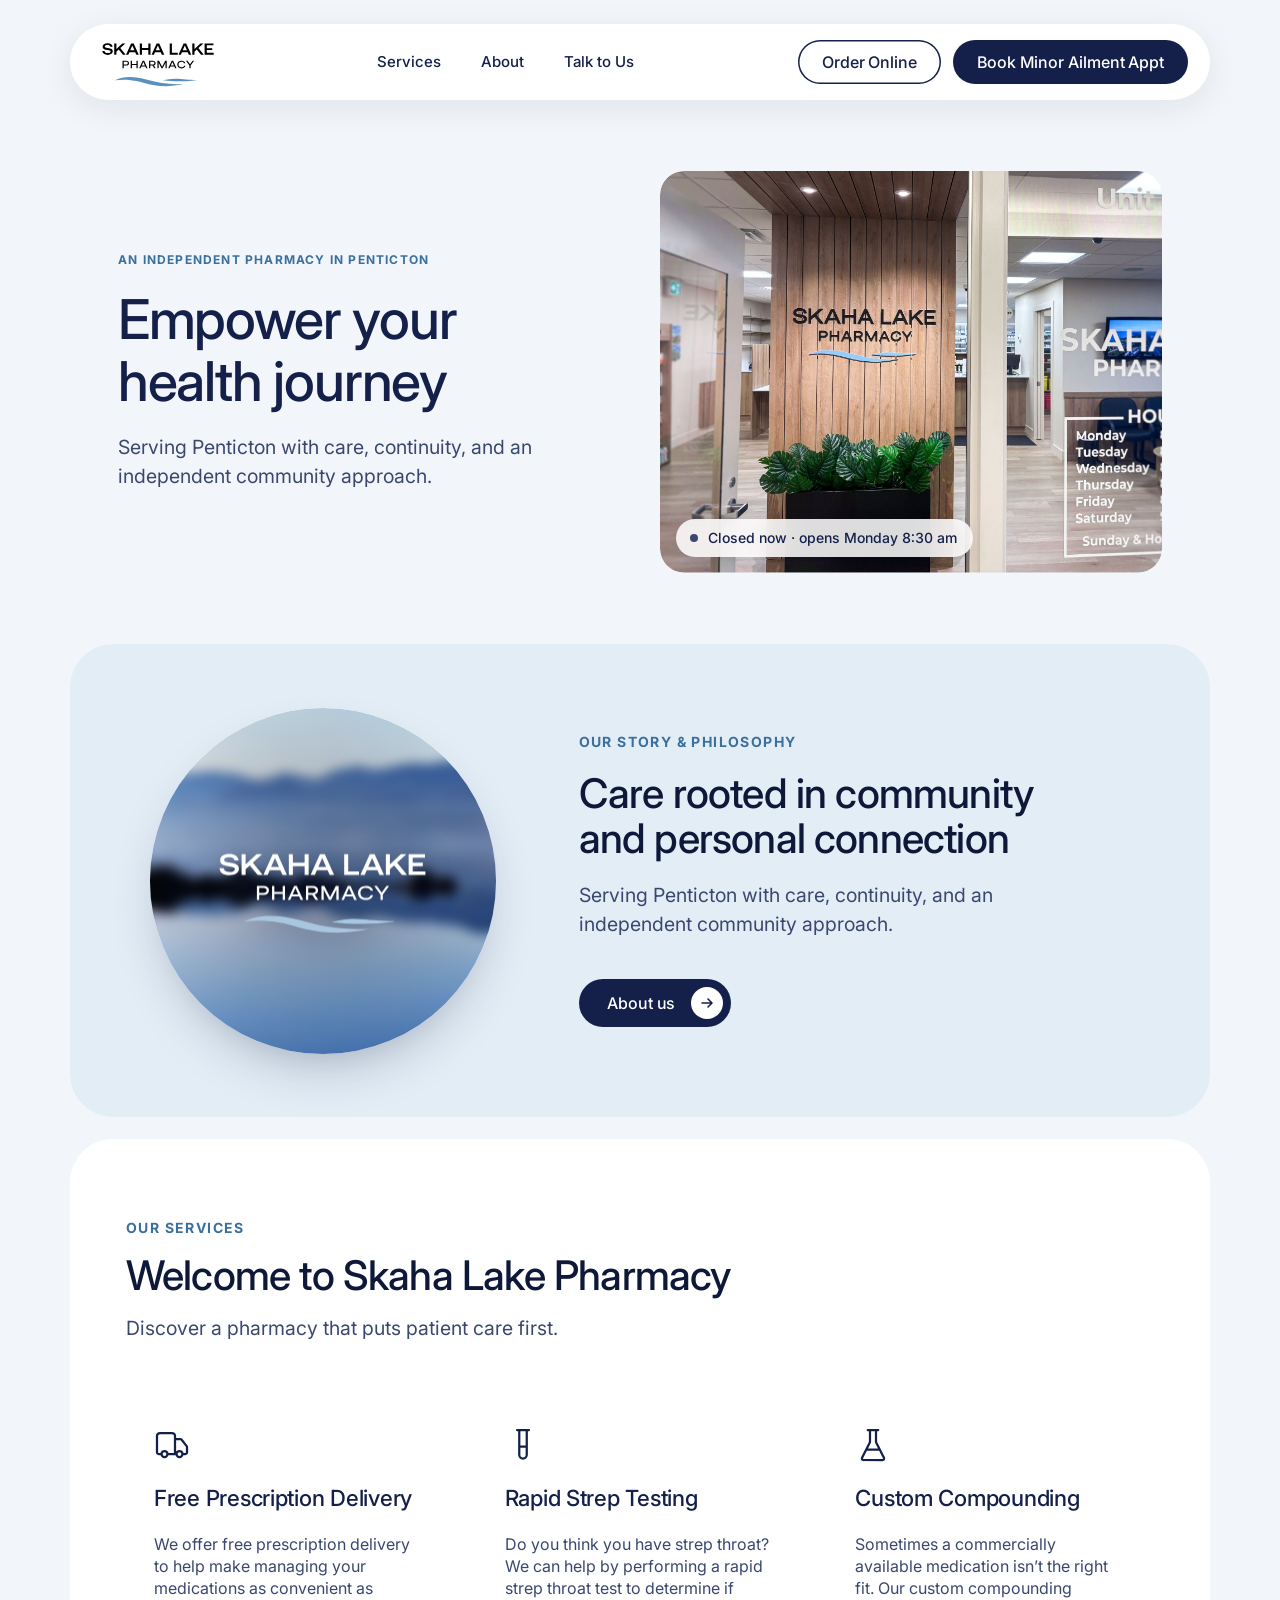
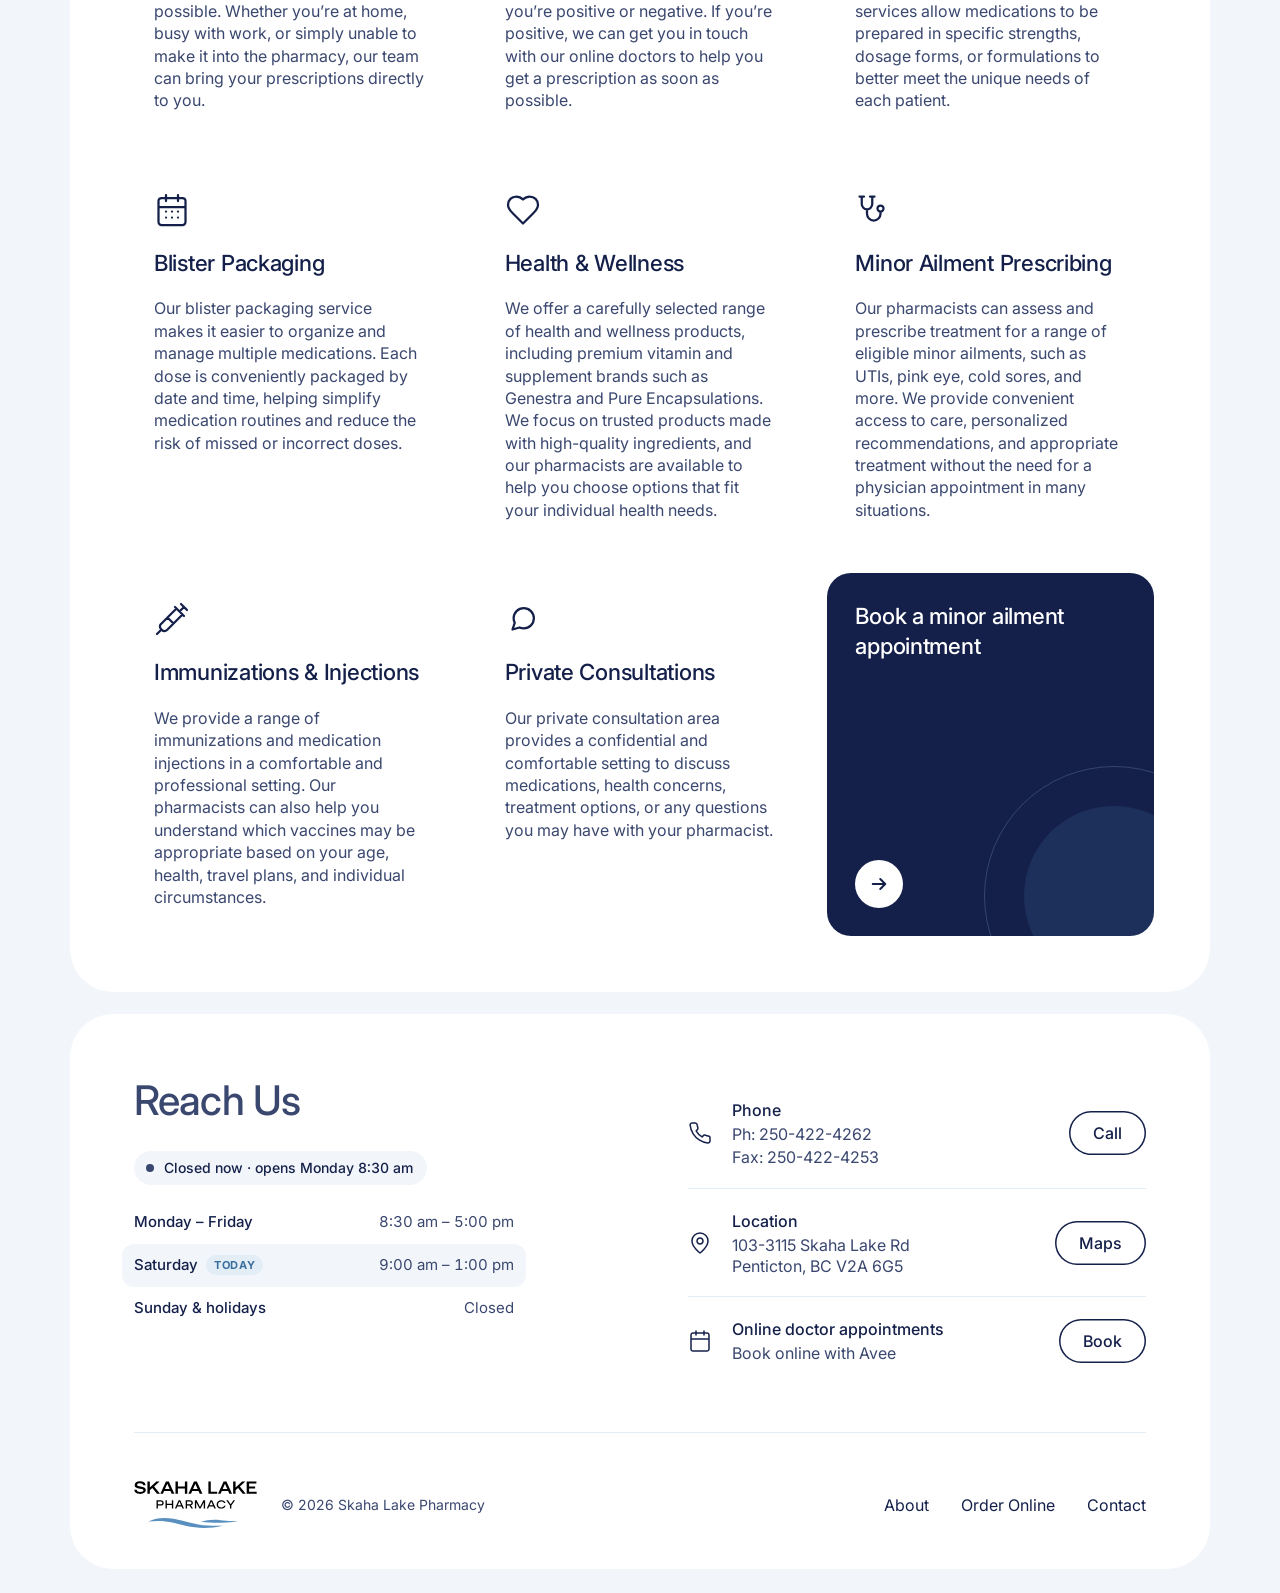
==== commit 6e3a328c: "Title-case nav booking button Co-Authored-By: Claude Opus 5.5 <noreply@anthropic.com>" ====
--- a/public/index.html
+++ b/public/index.html
@@ -12,9 +12,12 @@
 <meta name="format-detection" content="telephone=no">
 <meta name="geo.region" content="CA-BC">
 <meta name="geo.placename" content="Penticton">
+<link rel="canonical" href="https://skahalakepharmacy.ca/">
 <meta property="og:type" content="website">
 <meta property="og:site_name" content="Skaha Lake Pharmacy">
 <meta property="og:locale" content="en_CA">
+<meta property="og:url" content="https://skahalakepharmacy.ca/">
+<meta property="og:image" content="https://skahalakepharmacy.ca/assets/img/og-image.jpg">
 <meta name="twitter:card" content="summary_large_image">
 <link rel="icon" href="./favicon.svg" type="image/svg+xml">
 <link rel="apple-touch-icon" href="./apple-touch-icon.png">
@@ -40,6 +43,9 @@
   "@type": "Pharmacy",
   "name": "Skaha Lake Pharmacy",
   "description": "Independent community pharmacy in Penticton, BC offering free prescription delivery, custom compounding, blister packaging, minor ailment prescribing, immunizations and private consultations.",
+  "url": "https://skahalakepharmacy.ca/",
+  "image": "https://skahalakepharmacy.ca/assets/img/skaha-lake-pharmacy-entrance.jpg",
+  "logo": "https://skahalakepharmacy.ca/assets/img/logo.svg",
   "telephone": "+1-250-422-4262",
   "faxNumber": "+1-250-422-4253",
   "address": {
@@ -88,7 +94,7 @@
       </ul>
       <div class="nav__actions">
         <a class="btn btn--outline btn--sm" href="./order-online/"><span class="btn__label">Order Online</span></a>
-        <a class="btn btn--solid btn--sm" href="https://www.bookapharmacist.gov.bc.ca/minorail/s/" target="_blank" rel="noopener"><span class="btn__label">Book minor ailment appt</span></a>
+        <a class="btn btn--solid btn--sm" href="https://www.bookapharmacist.gov.bc.ca/minorail/s/" target="_blank" rel="noopener"><span class="btn__label">Book Minor Ailment Appt</span></a>
       </div>
       <button class="nav__toggle" type="button" aria-expanded="false" aria-controls="nav-drawer" aria-label="Open menu" data-nav-toggle>
         <span class="nav__toggle-line"></span>
@@ -104,7 +110,7 @@
           <li><a href="#contact">Talk to Us</a></li>
         </ul>
         <div class="nav__drawer-actions">
-          <a class="btn btn--solid" href="https://www.bookapharmacist.gov.bc.ca/minorail/s/" target="_blank" rel="noopener"><span class="btn__label">Book minor ailment appt</span></a>
+          <a class="btn btn--solid" href="https://www.bookapharmacist.gov.bc.ca/minorail/s/" target="_blank" rel="noopener"><span class="btn__label">Book Minor Ailment Appt</span></a>
           <a class="btn btn--outline" href="tel:+12504224262"><span class="btn__label">Call 250-422-4262</span></a>
         </div>
       </div>
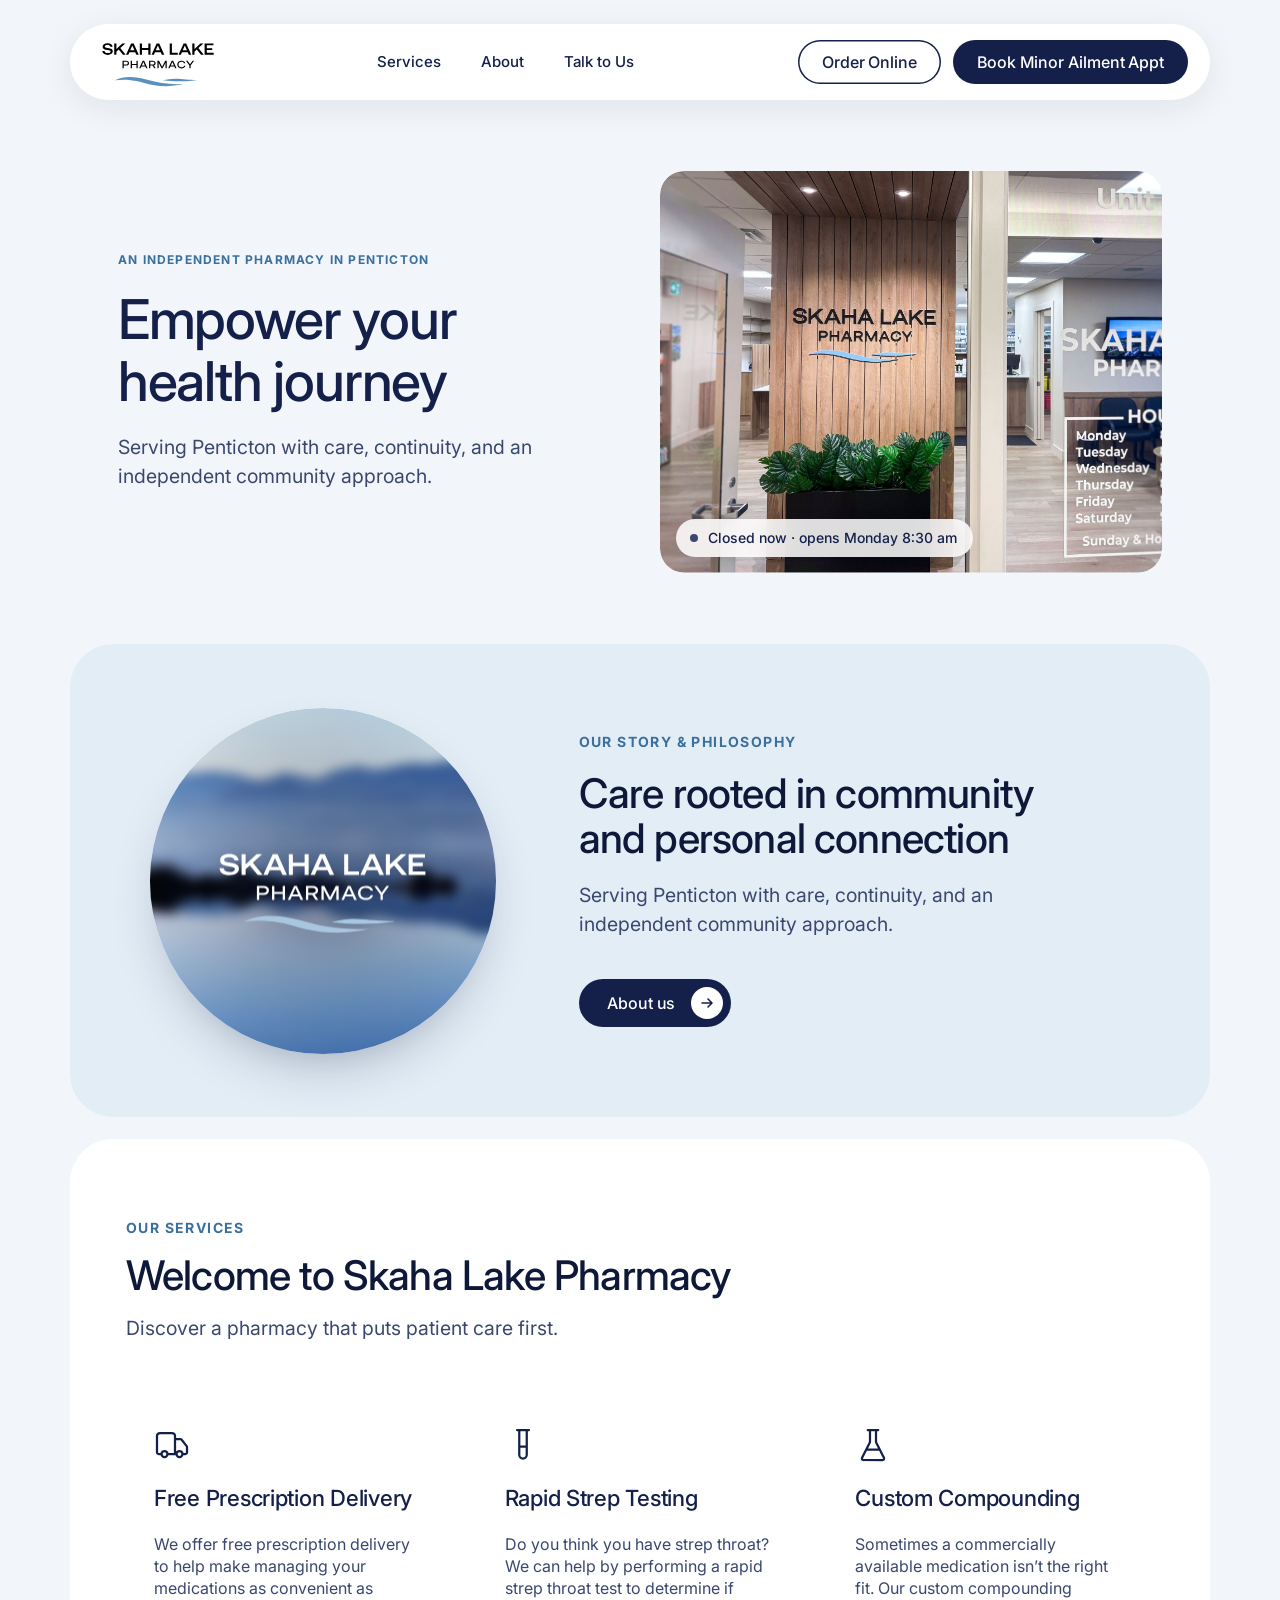
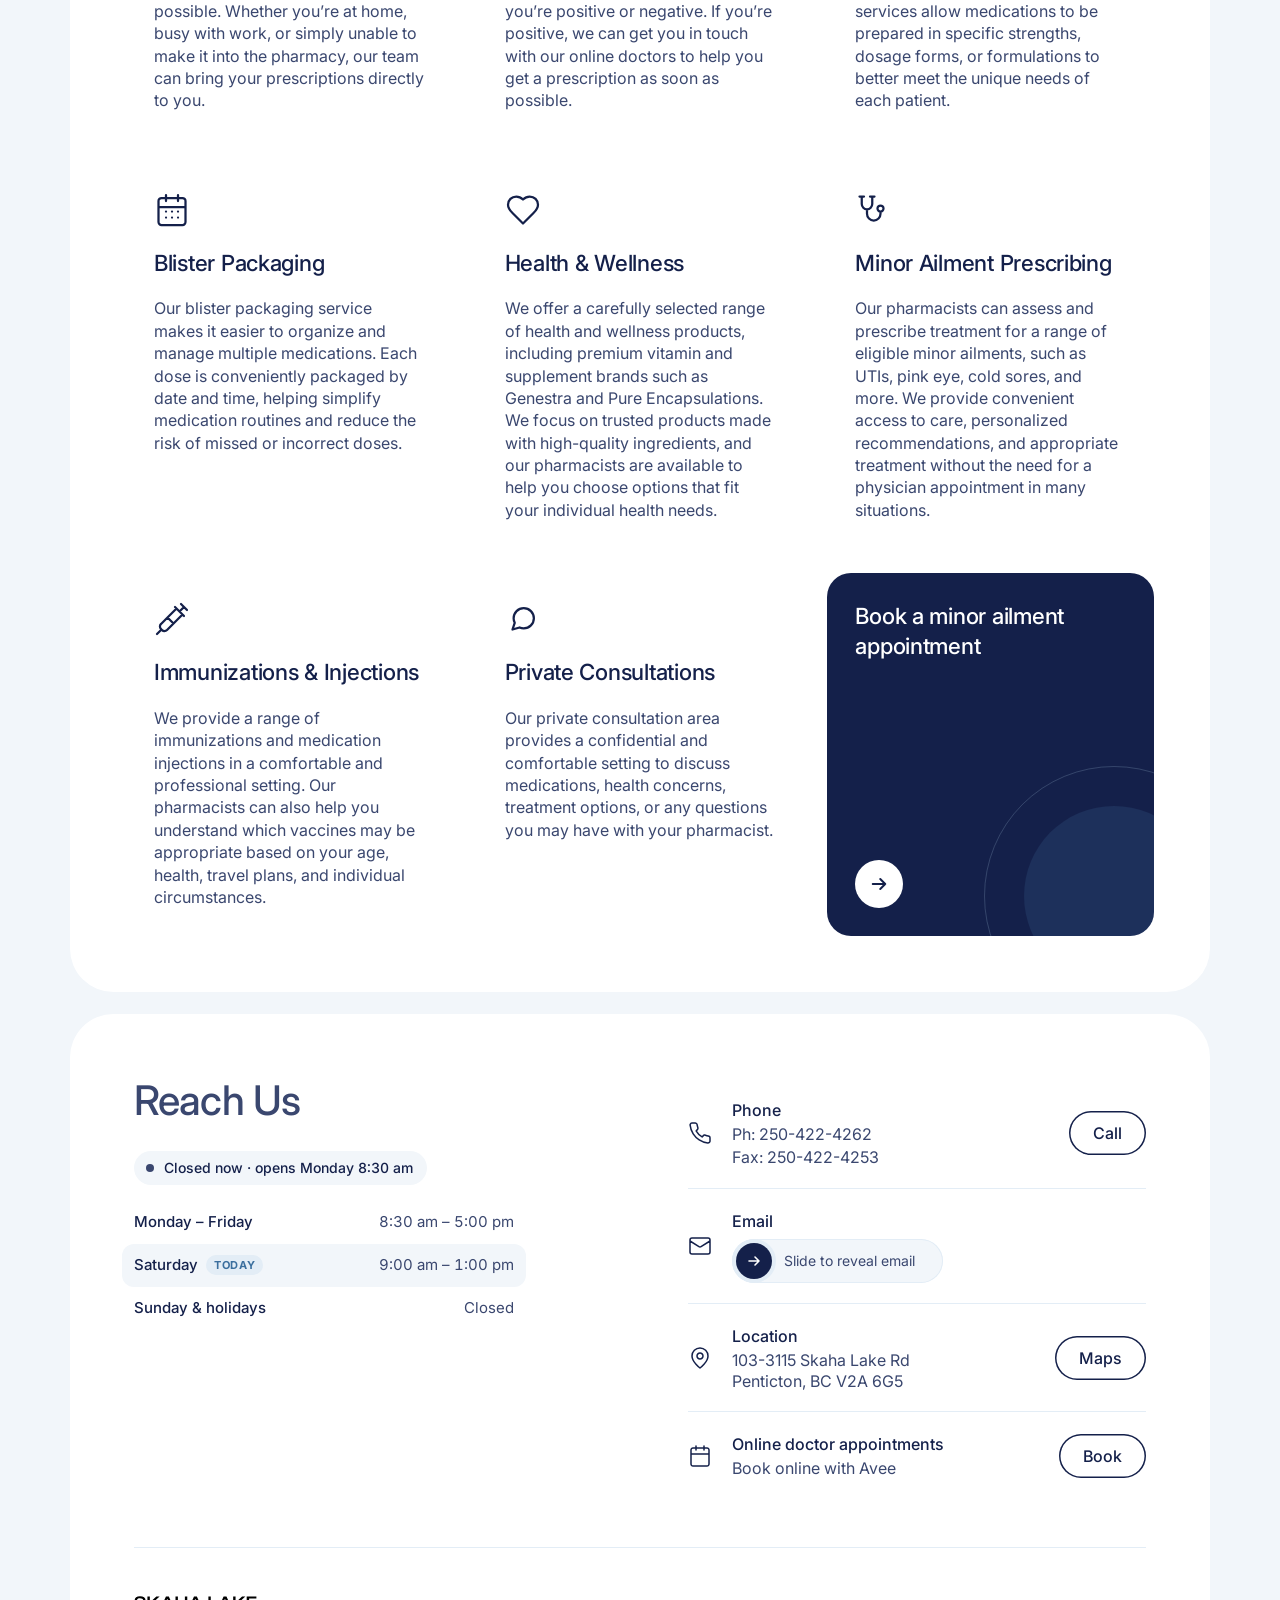
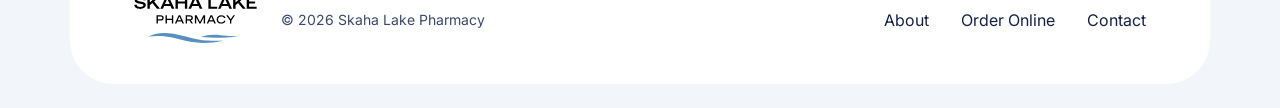
==== commit da0e87a6: "Add slide-to-reveal email row to footer Co-Authored-By: Claude Opus 5.5 <noreply@anthropic.com>" ====
--- a/public/index.html
+++ b/public/index.html
@@ -25,7 +25,7 @@
 <link rel="preconnect" href="https://fonts.googleapis.com">
 <link rel="preconnect" href="https://fonts.gstatic.com" crossorigin>
 <link rel="stylesheet" href="https://fonts.googleapis.com/css2?family=Inter:opsz,wght@14..32,400..700&amp;display=swap">
-<link rel="stylesheet" href="./assets/css/site.css?v=c0565055">
+<link rel="stylesheet" href="./assets/css/site.css?v=5db14437">
 <script>
   document.documentElement.classList.add('js');
   if (document.prerendering) {
@@ -33,7 +33,7 @@
     document.addEventListener('prerenderingchange', () => document.documentElement.classList.remove('is-prerendering'), { once: true });
   }
 </script>
-<script src="./assets/js/site.js?v=c0565055" defer></script>
+<script src="./assets/js/site.js?v=5db14437" defer></script>
 <script type="speculationrules">
   { "prerender": [{ "where": { "href_matches": "/*" }, "eagerness": "moderate" }] }
 </script>
@@ -240,6 +240,23 @@
         <a class="btn btn--outline btn--sm" href="tel:+12504224262" aria-label="Call Skaha Lake Pharmacy"><span class="btn__label">Call</span></a>
       </div>
       <div class="contact-row">
+        <svg class="icon contact-row__icon" width="24" height="24" aria-hidden="true"><use href="./assets/img/icons.svg?v=5db14437#mail"></use></svg>
+        <div class="contact-row__text">
+          <p class="contact-row__label">Email</p>
+          <noscript><p>Please call us for our email address.</p></noscript>
+          <div class="email-reveal" data-email hidden>
+            <div class="email-slide" data-email-slide>
+              <span class="email-slide__fill" aria-hidden="true"></span>
+              <span class="email-slide__hint" aria-hidden="true">Slide to reveal email</span>
+              <button class="email-slide__handle" type="button" aria-label="Reveal email address" data-email-handle>
+                <svg class="arrow" width="16" height="16" viewBox="0 0 16 16" aria-hidden="true"><path d="M3 8H13M9 12L13 8L9 4"/></svg>
+              </button>
+            </div>
+            <p class="email-reveal__address" data-email-address hidden><a class="link" data-email-link></a></p>
+          </div>
+        </div>
+      </div>
+      <div class="contact-row">
         <svg class="icon contact-row__icon" width="24" height="24" aria-hidden="true"><use href="./assets/img/icons.svg#location"></use></svg>
         <div class="contact-row__text">
           <p class="contact-row__label">Location</p>
--- a/public/assets/css/site.css
+++ b/public/assets/css/site.css
@@ -1887,6 +1887,100 @@
   }
 }
 
+/* Reserves the slider's height so the footer doesn't jump on reveal. */
+.email-reveal {
+  min-height: 44px;
+  margin-top: 4px;
+}
+
+.email-reveal[hidden],
+.email-reveal [hidden] { display: none; }
+
+.email-reveal__address {
+  margin-top: -4px;
+  line-height: 24px;
+}
+
+.email-slide {
+  --handle: 36px;
+  --inset: 4px;
+  position: relative;
+  display: flex;
+  align-items: center;
+  width: 100%;
+  max-width: 211px;
+  height: 44px;
+  border-radius: var(--r-pill);
+  background: var(--blue-50);
+  box-shadow: inset 0 0 0 1px var(--blue-100);
+  cursor: grab;
+  user-select: none;
+  -webkit-user-select: none;
+  /* Vertical swipes still scroll the page; horizontal ones drive the slider. */
+  touch-action: pan-y;
+}
+
+.email-slide__fill {
+  position: absolute;
+  left: 0;
+  top: 0;
+  bottom: 0;
+  width: calc(var(--x, 0px) + var(--handle) + var(--inset) * 2);
+  border-radius: inherit;
+  background: var(--blue-100);
+  transition: width 0.5s var(--ease-out);
+}
+
+.email-slide__hint {
+  position: relative;
+  padding-left: calc(var(--handle) + var(--inset) + 12px);
+  font-size: 14px;
+  line-height: 20px;
+  white-space: nowrap;
+  color: var(--navy-600);
+  opacity: calc(1 - var(--p, 0) * 1.8);
+  transition: opacity 0.3s ease;
+}
+
+.email-slide__handle {
+  position: absolute;
+  left: var(--inset);
+  top: var(--inset);
+  display: grid;
+  place-items: center;
+  flex: none;
+  width: var(--handle);
+  height: var(--handle);
+  aspect-ratio: 1;
+  padding: 0;
+  border: 0;
+  border-radius: 50%;
+  color: var(--white);
+  background: var(--navy-800);
+  cursor: inherit;
+  touch-action: inherit;
+  transform: translateX(var(--x, 0px));
+  transition: transform 0.5s var(--ease-spring), background-color 0.3s ease;
+}
+
+.email-slide__handle .arrow { transition: transform 0.5s var(--ease-spring); }
+
+.email-slide.is-dragging { cursor: grabbing; }
+
+.email-slide.is-dragging .email-slide__fill,
+.email-slide.is-dragging .email-slide__handle,
+.email-slide.is-dragging .email-slide__hint { transition: none; }
+
+.email-slide.is-done { cursor: default; }
+
+.email-slide.is-done .email-slide__fill,
+.email-slide.is-done .email-slide__handle { transition-timing-function: var(--ease-out); }
+
+@media (hover: hover) {
+  .email-slide:hover .email-slide__handle { background: var(--navy-700); }
+  .email-slide:hover .arrow { transform: translateX(2px); }
+}
+
 .footer__bar {
   display: flex;
   flex-wrap: wrap;
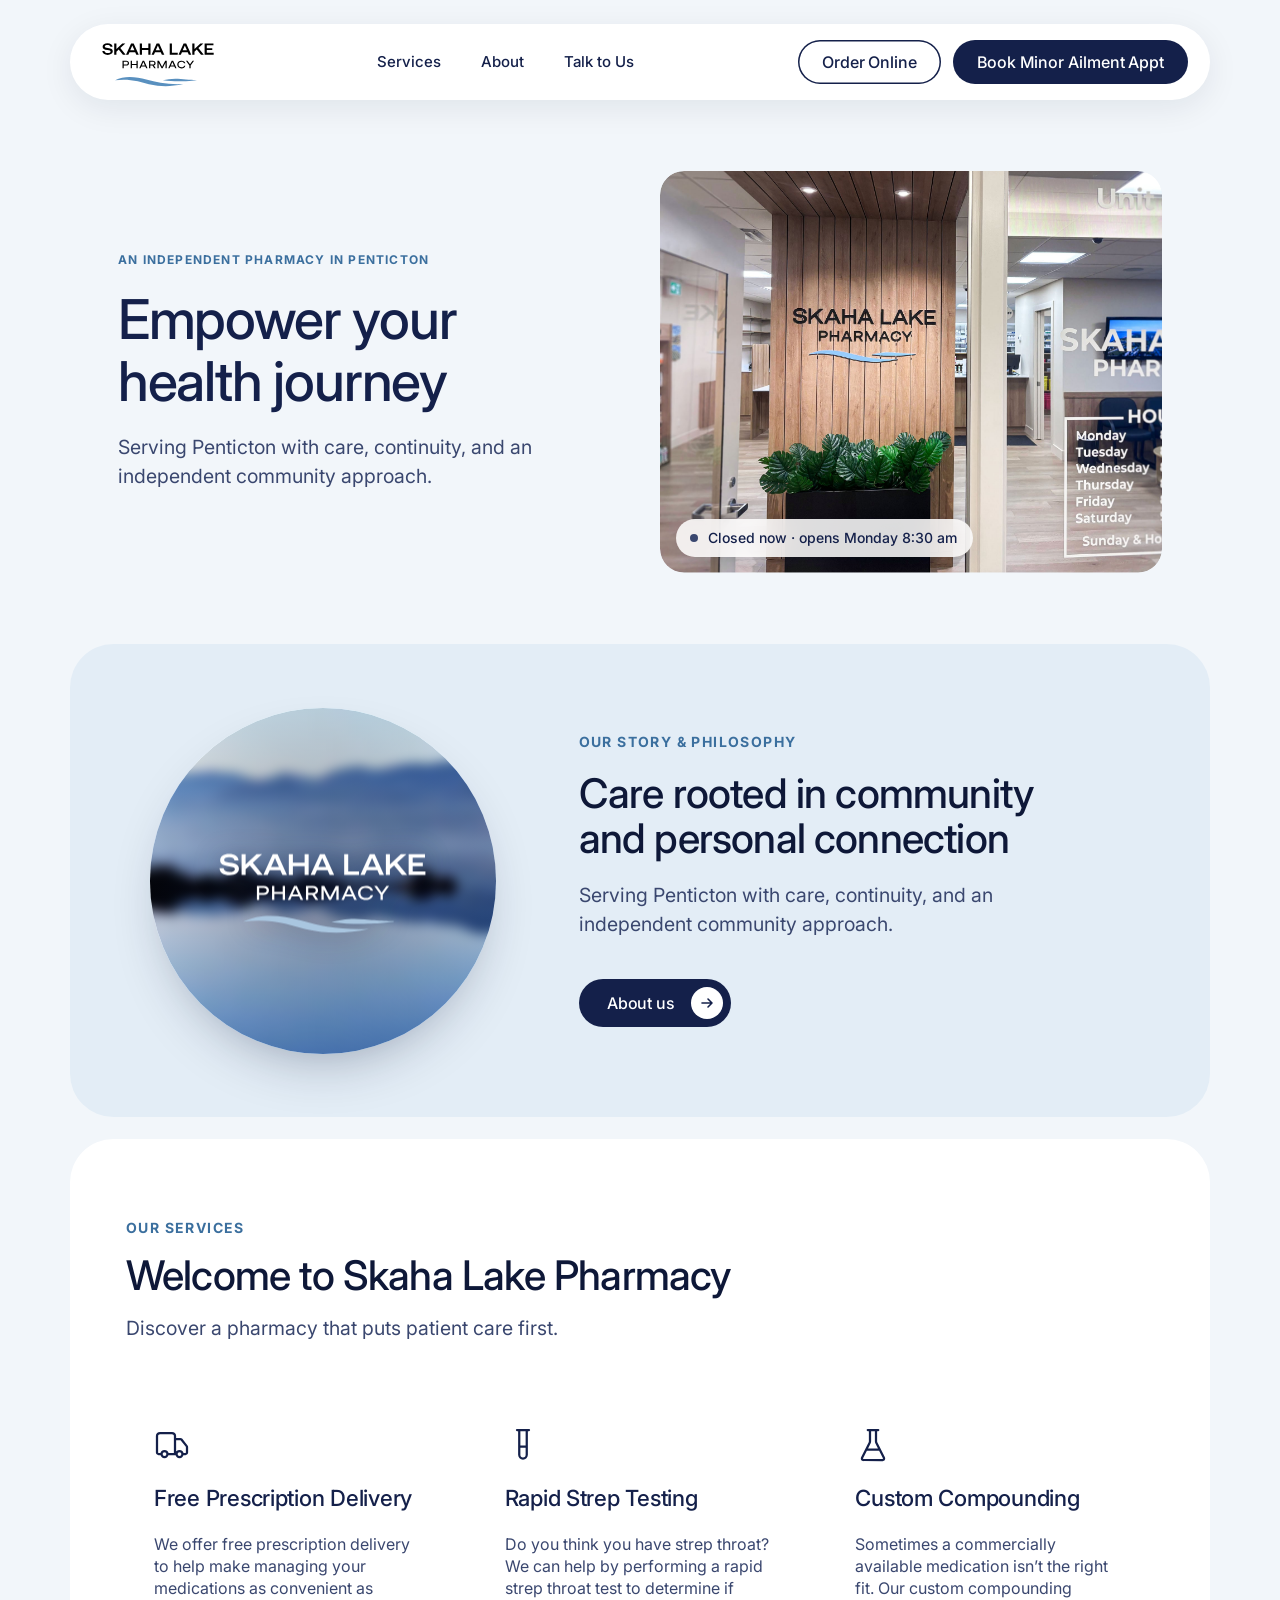
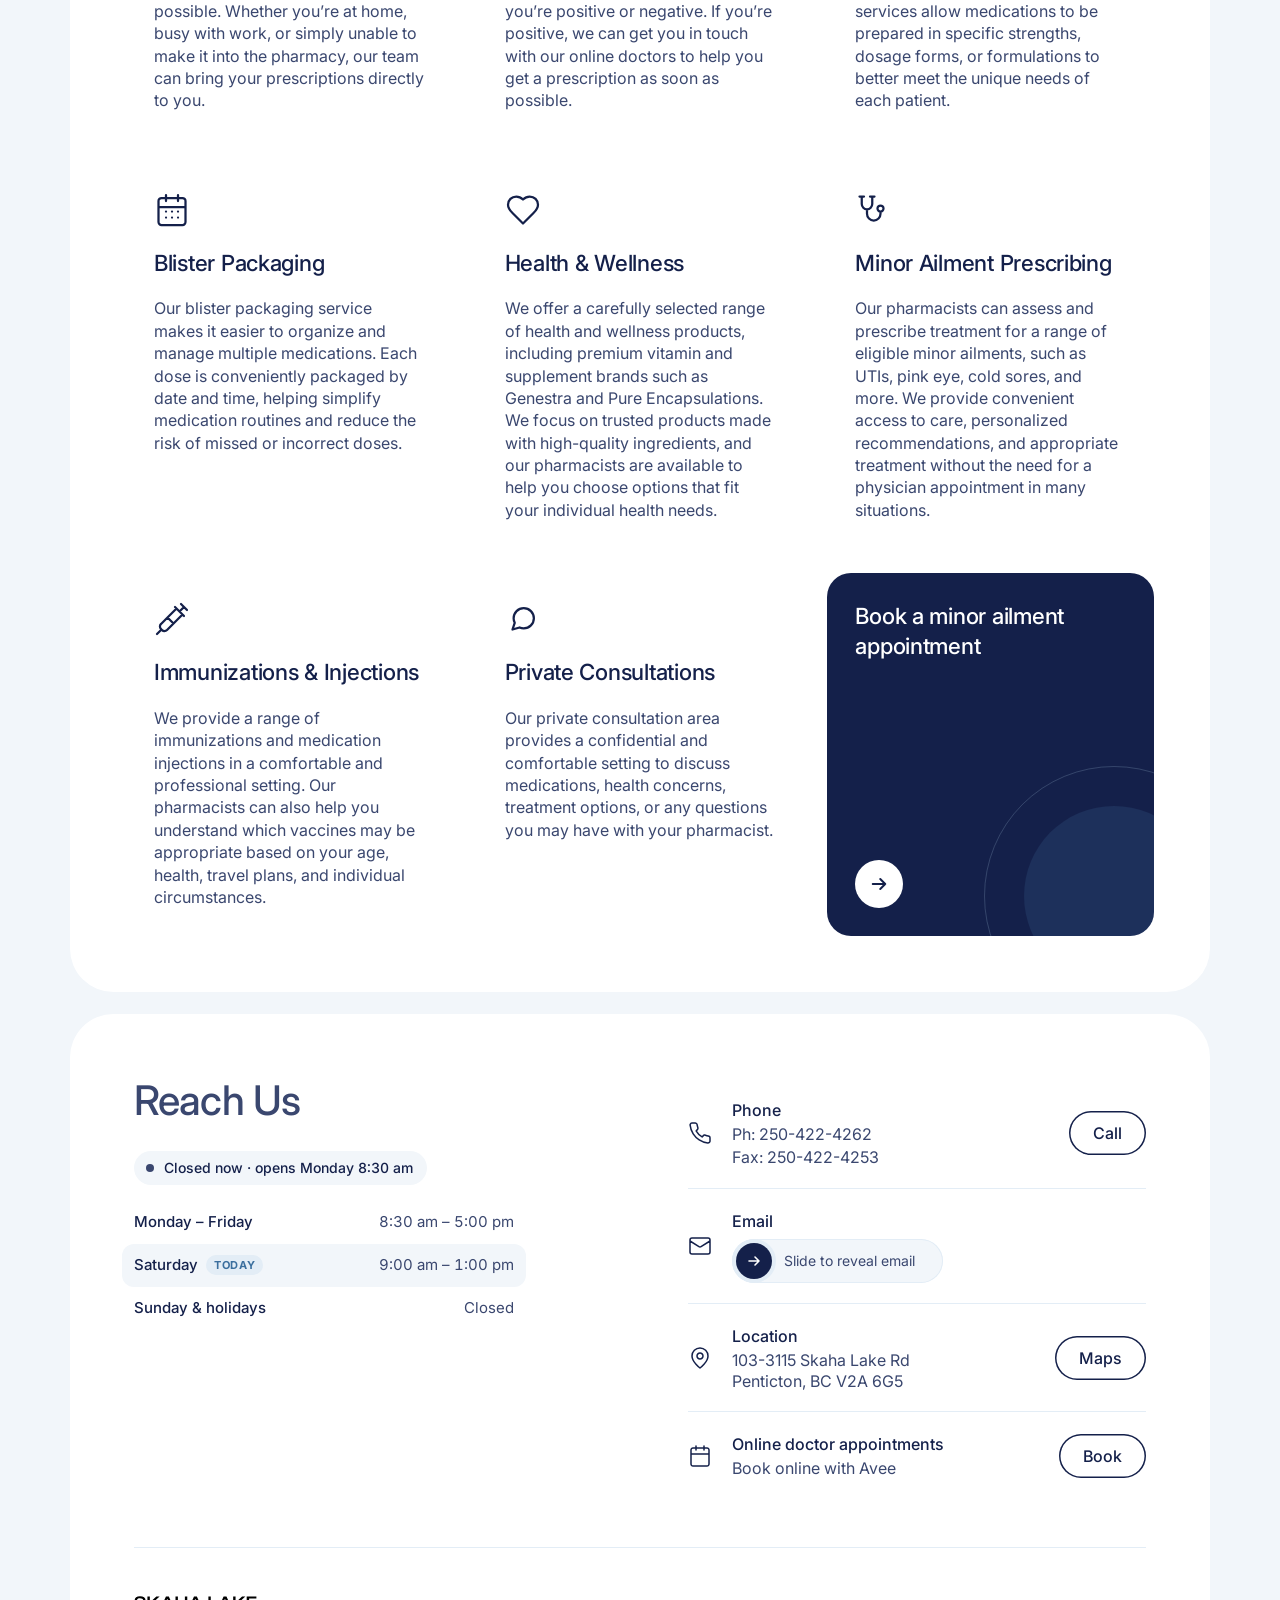
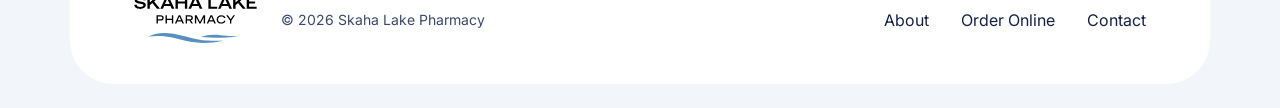
==== commit 3d319e63: "Point doctor booking button to new Avee link Co-Authored-By: Claude Opus 5.5 <noreply@anthropic.com>" ====
--- a/public/index.html
+++ b/public/index.html
@@ -270,7 +270,7 @@
           <p class="contact-row__label">Online doctor appointments</p>
           <p>Book online with Avee</p>
         </div>
-        <a class="btn btn--outline btn--sm" href="https://www.avee.health" target="_blank" rel="noopener" aria-label="Book an online doctor appointment with Avee"><span class="btn__label">Book</span></a>
+        <a class="btn btn--outline btn--sm" href="https://booking.avee.health/GKZ47" target="_blank" rel="noopener" aria-label="Book an online doctor appointment with Avee"><span class="btn__label">Book</span></a>
       </div>
     </address>
   </div>
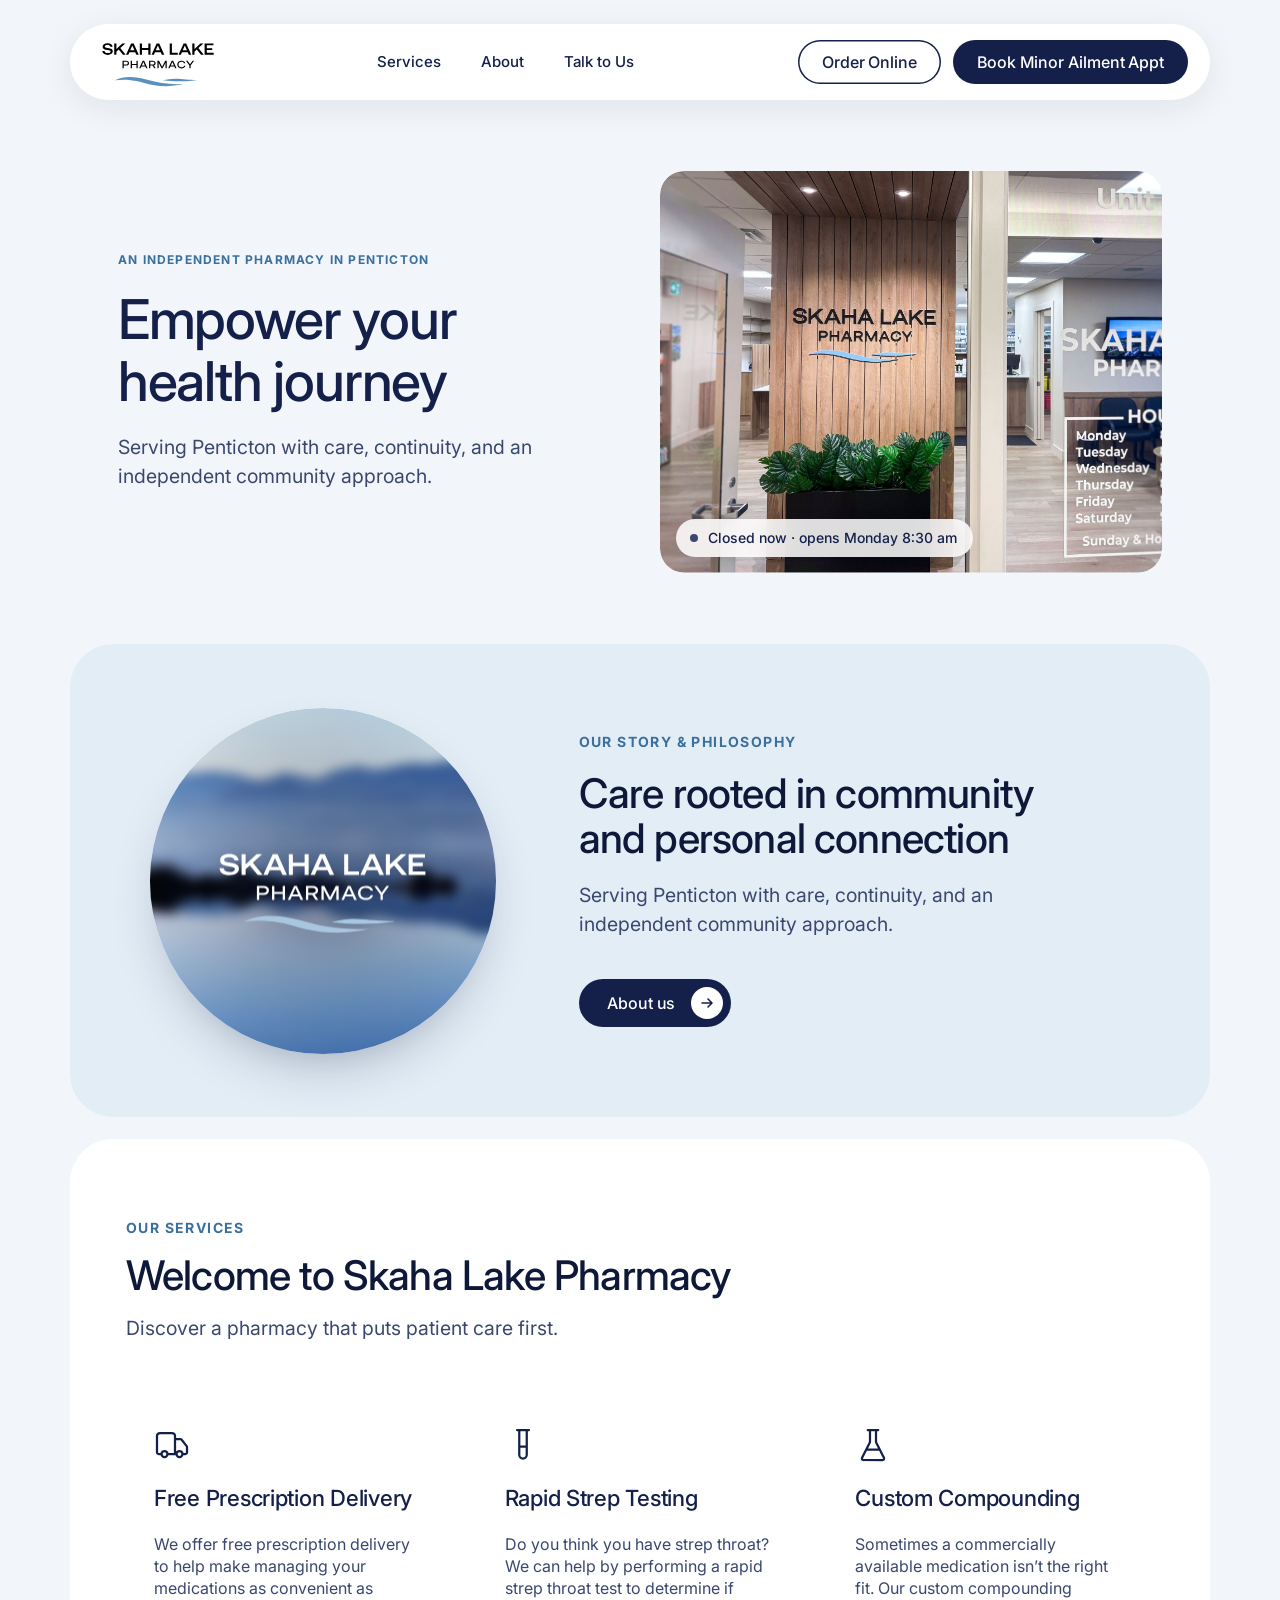
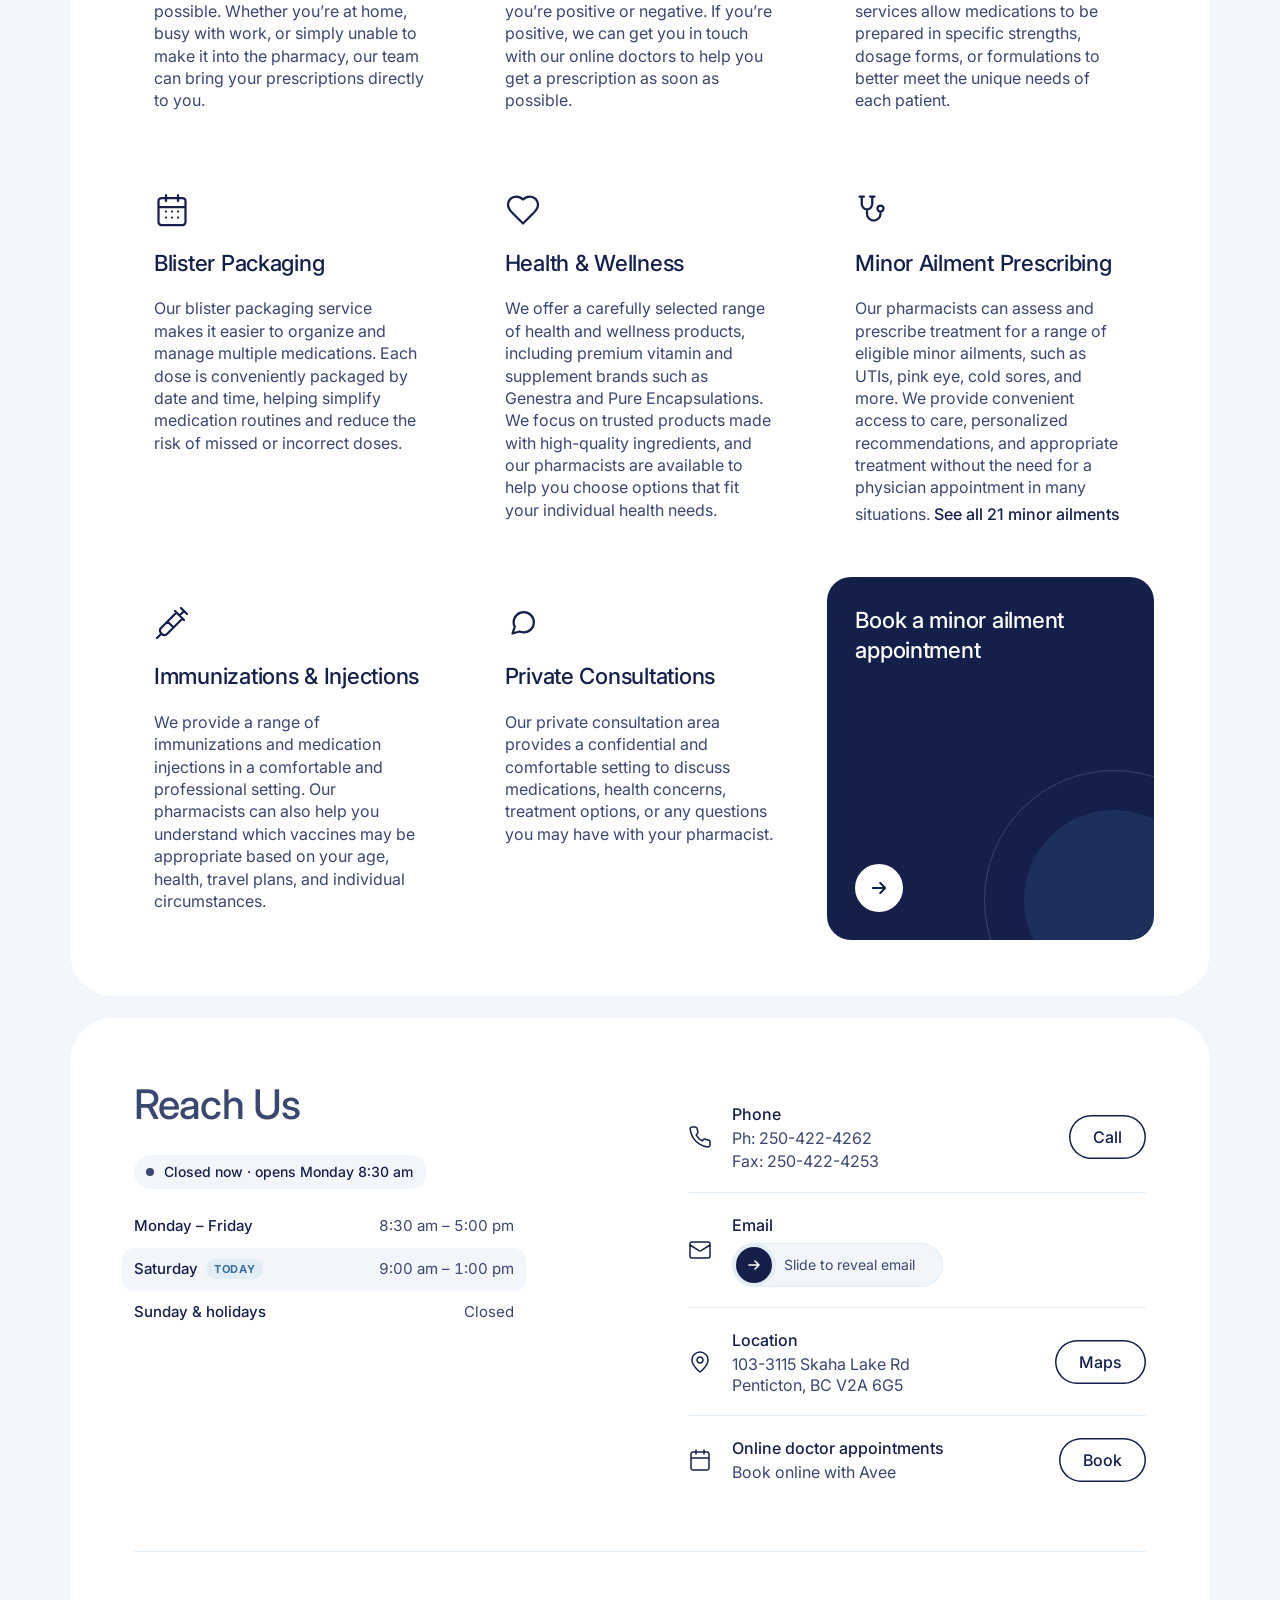
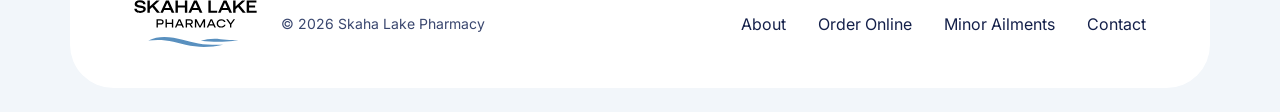
==== commit 2568341c: "Add minor ailments page and route nav booking through it Co-Authored-By: Claude Opus 5.5 <noreply@an" ====
--- a/public/index.html
+++ b/public/index.html
@@ -25,7 +25,7 @@
 <link rel="preconnect" href="https://fonts.googleapis.com">
 <link rel="preconnect" href="https://fonts.gstatic.com" crossorigin>
 <link rel="stylesheet" href="https://fonts.googleapis.com/css2?family=Inter:opsz,wght@14..32,400..700&amp;display=swap">
-<link rel="stylesheet" href="./assets/css/site.css?v=5db14437">
+<link rel="stylesheet" href="./assets/css/site.css?v=879697e4">
 <script>
   document.documentElement.classList.add('js');
   if (document.prerendering) {
@@ -33,7 +33,7 @@
     document.addEventListener('prerenderingchange', () => document.documentElement.classList.remove('is-prerendering'), { once: true });
   }
 </script>
-<script src="./assets/js/site.js?v=5db14437" defer></script>
+<script src="./assets/js/site.js?v=879697e4" defer></script>
 <script type="speculationrules">
   { "prerender": [{ "where": { "href_matches": "/*" }, "eagerness": "moderate" }] }
 </script>
@@ -94,7 +94,7 @@
       </ul>
       <div class="nav__actions">
         <a class="btn btn--outline btn--sm" href="./order-online/"><span class="btn__label">Order Online</span></a>
-        <a class="btn btn--solid btn--sm" href="https://www.bookapharmacist.gov.bc.ca/minorail/s/" target="_blank" rel="noopener"><span class="btn__label">Book Minor Ailment Appt</span></a>
+        <a class="btn btn--solid btn--sm" href="./minor-ailments/"><span class="btn__label">Book Minor Ailment Appt</span></a>
       </div>
       <button class="nav__toggle" type="button" aria-expanded="false" aria-controls="nav-drawer" aria-label="Open menu" data-nav-toggle>
         <span class="nav__toggle-line"></span>
@@ -110,7 +110,7 @@
           <li><a href="#contact">Talk to Us</a></li>
         </ul>
         <div class="nav__drawer-actions">
-          <a class="btn btn--solid" href="https://www.bookapharmacist.gov.bc.ca/minorail/s/" target="_blank" rel="noopener"><span class="btn__label">Book Minor Ailment Appt</span></a>
+          <a class="btn btn--solid" href="./minor-ailments/"><span class="btn__label">Book Minor Ailment Appt</span></a>
           <a class="btn btn--outline" href="tel:+12504224262"><span class="btn__label">Call 250-422-4262</span></a>
         </div>
       </div>
@@ -193,7 +193,7 @@
       <li class="service" data-reveal>
         <span class="service__icon"><svg class="icon" width="36" height="36" aria-hidden="true"><use href="./assets/img/icons.svg#ailment"></use></svg></span>
         <h3 class="h3">Minor Ailment Prescribing</h3>
-        <p>Our pharmacists can assess and prescribe treatment for a range of eligible minor ailments, such as UTIs, pink eye, cold sores, and more. We provide convenient access to care, personalized recommendations, and appropriate treatment without the need for a physician appointment in many situations.</p>
+        <p>Our pharmacists can assess and prescribe treatment for a range of eligible minor ailments, such as UTIs, pink eye, cold sores, and more. We provide convenient access to care, personalized recommendations, and appropriate treatment without the need for a physician appointment in many situations. <a class="link service__more" href="./minor-ailments/">See all 21 minor ailments</a></p>
       </li>
       <li class="service" data-reveal>
         <span class="service__icon"><svg class="icon" width="36" height="36" aria-hidden="true"><use href="./assets/img/icons.svg#immunization"></use></svg></span>
@@ -240,7 +240,7 @@
         <a class="btn btn--outline btn--sm" href="tel:+12504224262" aria-label="Call Skaha Lake Pharmacy"><span class="btn__label">Call</span></a>
       </div>
       <div class="contact-row">
-        <svg class="icon contact-row__icon" width="24" height="24" aria-hidden="true"><use href="./assets/img/icons.svg?v=5db14437#mail"></use></svg>
+        <svg class="icon contact-row__icon" width="24" height="24" aria-hidden="true"><use href="./assets/img/icons.svg?v=879697e4#mail"></use></svg>
         <div class="contact-row__text">
           <p class="contact-row__label">Email</p>
           <noscript><p>Please call us for our email address.</p></noscript>
@@ -284,6 +284,7 @@
     <ul class="footer__links" role="list">
       <li><a class="link" href="./about/">About</a></li>
       <li><a class="link" href="./order-online/">Order Online</a></li>
+      <li><a class="link" href="./minor-ailments/">Minor Ailments</a></li>
       <li><a class="link" href="#contact">Contact</a></li>
     </ul>
   </div>
--- a/public/assets/css/site.css
+++ b/public/assets/css/site.css
@@ -1739,6 +1739,229 @@
   }
 }
 
+/* Minor ailments
+   ========================================================================== */
+
+.ailments-hero__actions { justify-content: center; }
+.ailments-hero .brow { text-wrap: balance; }
+
+.ailments-hero__note {
+  max-width: 520px;
+  font-size: 14px;
+  line-height: 20px;
+  text-wrap: balance;
+}
+
+.ailments {
+  display: flex;
+  flex-direction: column;
+  gap: 56px;
+  padding: 80px 64px;
+}
+
+.ailments__alert {
+  padding: 16px 20px;
+  border-radius: 16px;
+  font-size: 16px;
+  line-height: 1.45;
+  background: var(--blue-50);
+}
+
+.ailments__alert strong {
+  font-weight: 600;
+  color: var(--navy-900);
+}
+
+.ailments__source {
+  font-size: 15px;
+  line-height: 1.4;
+}
+
+.ailment-group {
+  display: grid;
+  grid-template-columns: minmax(0, 1fr) minmax(0, 2fr);
+  gap: 48px;
+  align-items: start;
+}
+
+.ailment-group__title {
+  position: sticky;
+  top: var(--header-offset);
+  font-size: clamp(1.75rem, 1.5rem + 0.8vw, 2.25rem);
+  line-height: 1.15;
+  font-weight: 500;
+  letter-spacing: -0.018em;
+  color: var(--navy-900);
+  text-wrap: balance;
+}
+
+.ailment-group__intro {
+  position: sticky;
+  top: var(--header-offset);
+  display: flex;
+  flex-direction: column;
+  gap: 16px;
+}
+
+.ailment-group--faq .h2 { font-size: clamp(1.75rem, 1.5rem + 0.8vw, 2.25rem); }
+
+.ailment-list { border-top: 1px solid var(--blue-100); }
+
+.ailment {
+  border-bottom: 1px solid var(--blue-100);
+  scroll-margin-top: var(--header-offset);
+}
+
+.ailment summary {
+  display: flex;
+  align-items: center;
+  justify-content: space-between;
+  gap: 20px;
+  padding: 18px 0;
+  border-radius: 8px;
+  cursor: pointer;
+  list-style: none;
+}
+
+.ailment summary::-webkit-details-marker { display: none; }
+
+.ailment__title {
+  font-size: 18px;
+  line-height: 1.35;
+  font-weight: 500;
+  letter-spacing: -0.008em;
+  color: var(--navy-800);
+  transition: color 0.25s ease;
+}
+
+.ailment__icon {
+  position: relative;
+  flex: none;
+  width: 32px;
+  height: 32px;
+  aspect-ratio: 1;
+  border-radius: 50%;
+  background: var(--blue-50);
+  color: var(--navy-800);
+  transition: background-color 0.3s ease, color 0.3s ease;
+}
+
+.ailment__icon::before,
+.ailment__icon::after {
+  content: "";
+  position: absolute;
+  left: 50%;
+  top: 50%;
+  width: 12px;
+  height: 1.6px;
+  margin: -0.8px 0 0 -6px;
+  border-radius: 1px;
+  background: currentColor;
+  transition: transform 0.4s var(--ease-out);
+}
+
+.ailment__icon::after { transform: rotate(90deg); }
+
+.ailment[open] .ailment__icon {
+  background: var(--navy-800);
+  color: var(--white);
+}
+
+.ailment[open] .ailment__icon::after { transform: rotate(0deg); }
+
+.ailment__body {
+  display: flex;
+  flex-direction: column;
+  gap: 12px;
+  max-width: 620px;
+  padding: 0 52px 24px 0;
+  font-size: 16px;
+  line-height: 1.5;
+}
+
+.ailment__body ul {
+  display: flex;
+  flex-direction: column;
+  gap: 6px;
+  padding: 0;
+  list-style: none;
+}
+
+.ailment__body li {
+  position: relative;
+  padding-left: 18px;
+}
+
+.ailment__body li::before {
+  content: "";
+  position: absolute;
+  left: 2px;
+  top: 0.62em;
+  width: 6px;
+  height: 6px;
+  border-radius: 50%;
+  background: var(--blue-500);
+}
+
+.ailment__body strong {
+  font-weight: 600;
+  color: var(--navy-800);
+}
+
+.ailment__note {
+  padding-left: 12px;
+  border-left: 2px solid var(--blue-300);
+  color: var(--navy-800);
+}
+
+.service__more {
+  display: inline-block;
+  margin-top: 4px;
+  font-weight: 500;
+  color: var(--navy-800);
+}
+
+@media (hover: hover) {
+  .ailment summary:hover .ailment__title { color: var(--blue-700); }
+  .ailment:not([open]) summary:hover .ailment__icon { background: var(--blue-100); }
+}
+
+@media (prefers-reduced-motion: no-preference) {
+  @supports (interpolate-size: allow-keywords) {
+    .ailment { interpolate-size: allow-keywords; }
+
+    .ailment::details-content {
+      block-size: 0;
+      overflow: clip;
+      transition: block-size 0.4s var(--ease-out), content-visibility 0.4s allow-discrete;
+    }
+
+    .ailment[open]::details-content { block-size: auto; }
+  }
+}
+
+@media (max-width: 959px) {
+  .ailments {
+    gap: 40px;
+    padding: 48px 24px;
+  }
+
+  .ailment-group {
+    grid-template-columns: 1fr;
+    gap: 16px;
+  }
+
+  .ailment-group__title,
+  .ailment-group__intro { position: static; }
+
+  .ailment__body { padding-right: 0; }
+}
+
+@media (max-width: 359px) {
+  .cta-band:has(.btn--primary) { padding-inline: 16px; }
+  .cta-band .btn--primary { padding-left: 20px; font-size: 15px; }
+}
+
 /* Footer
    ========================================================================== */
 
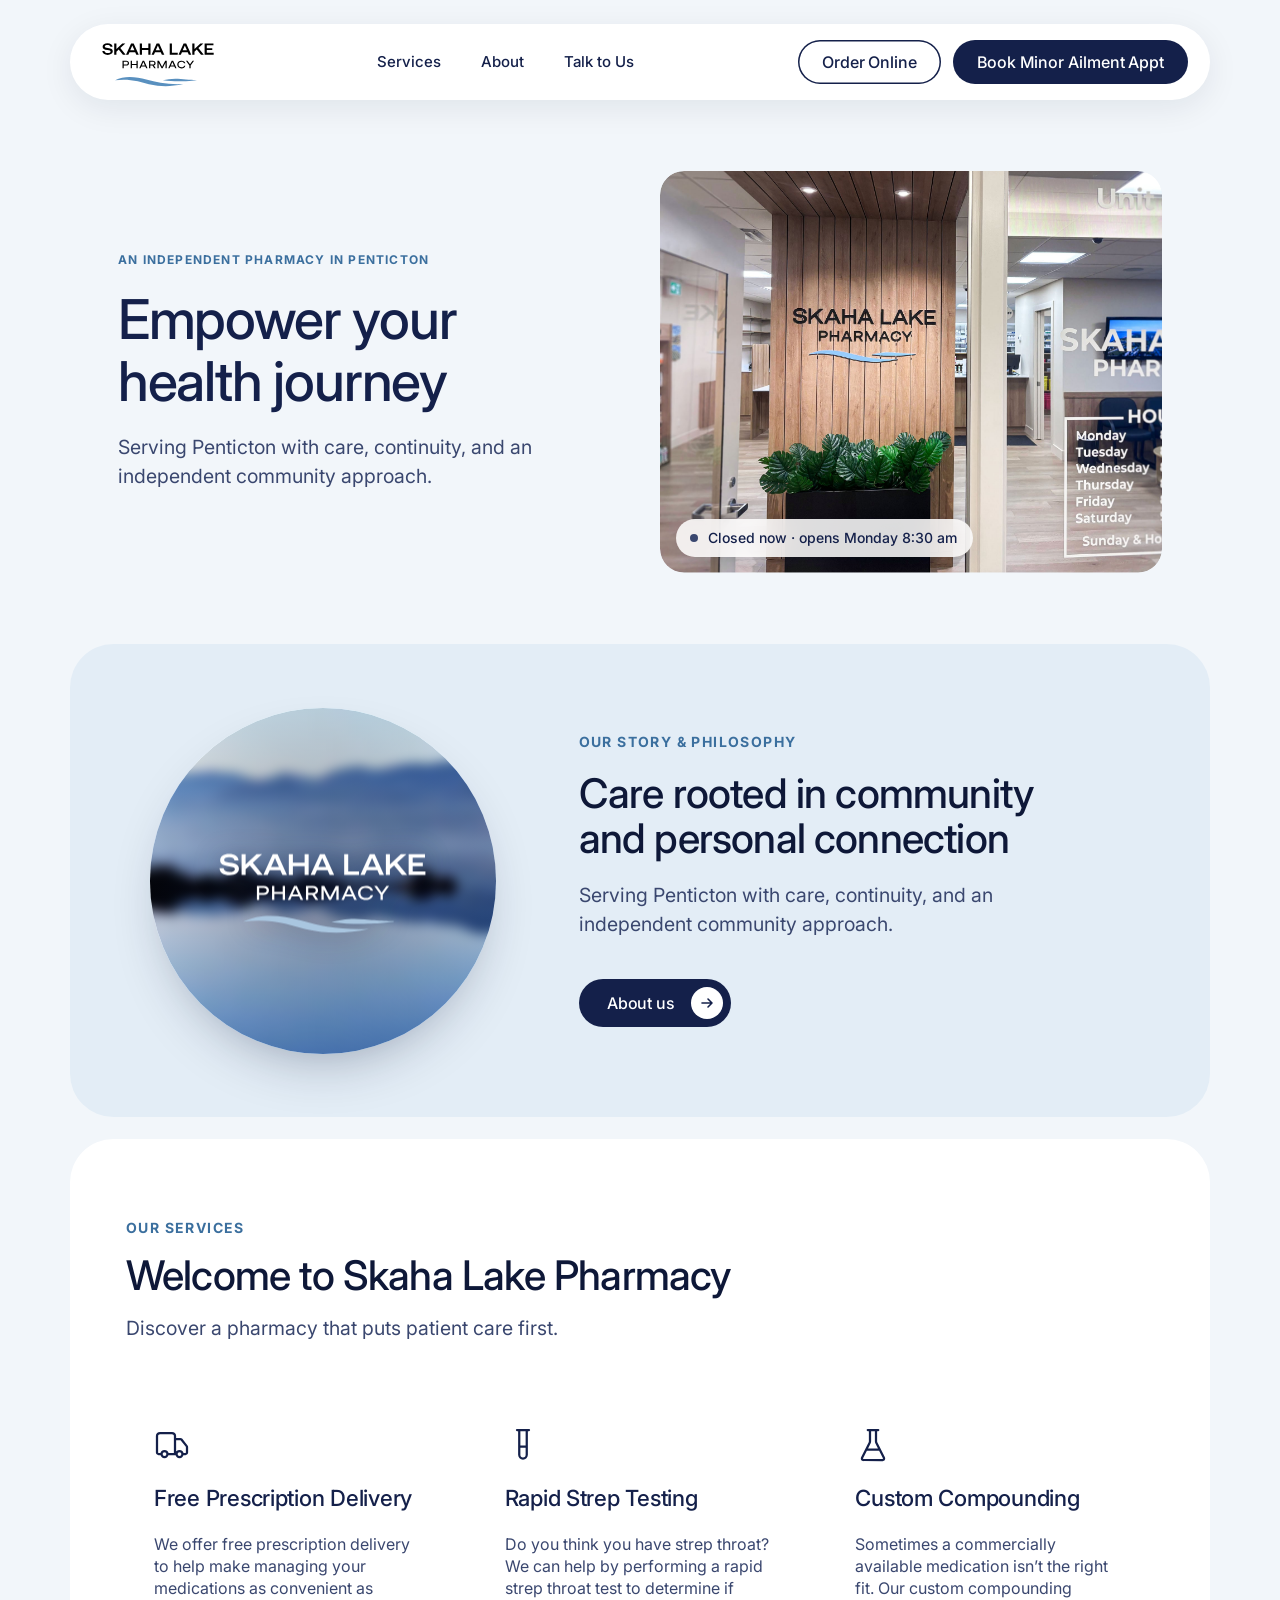
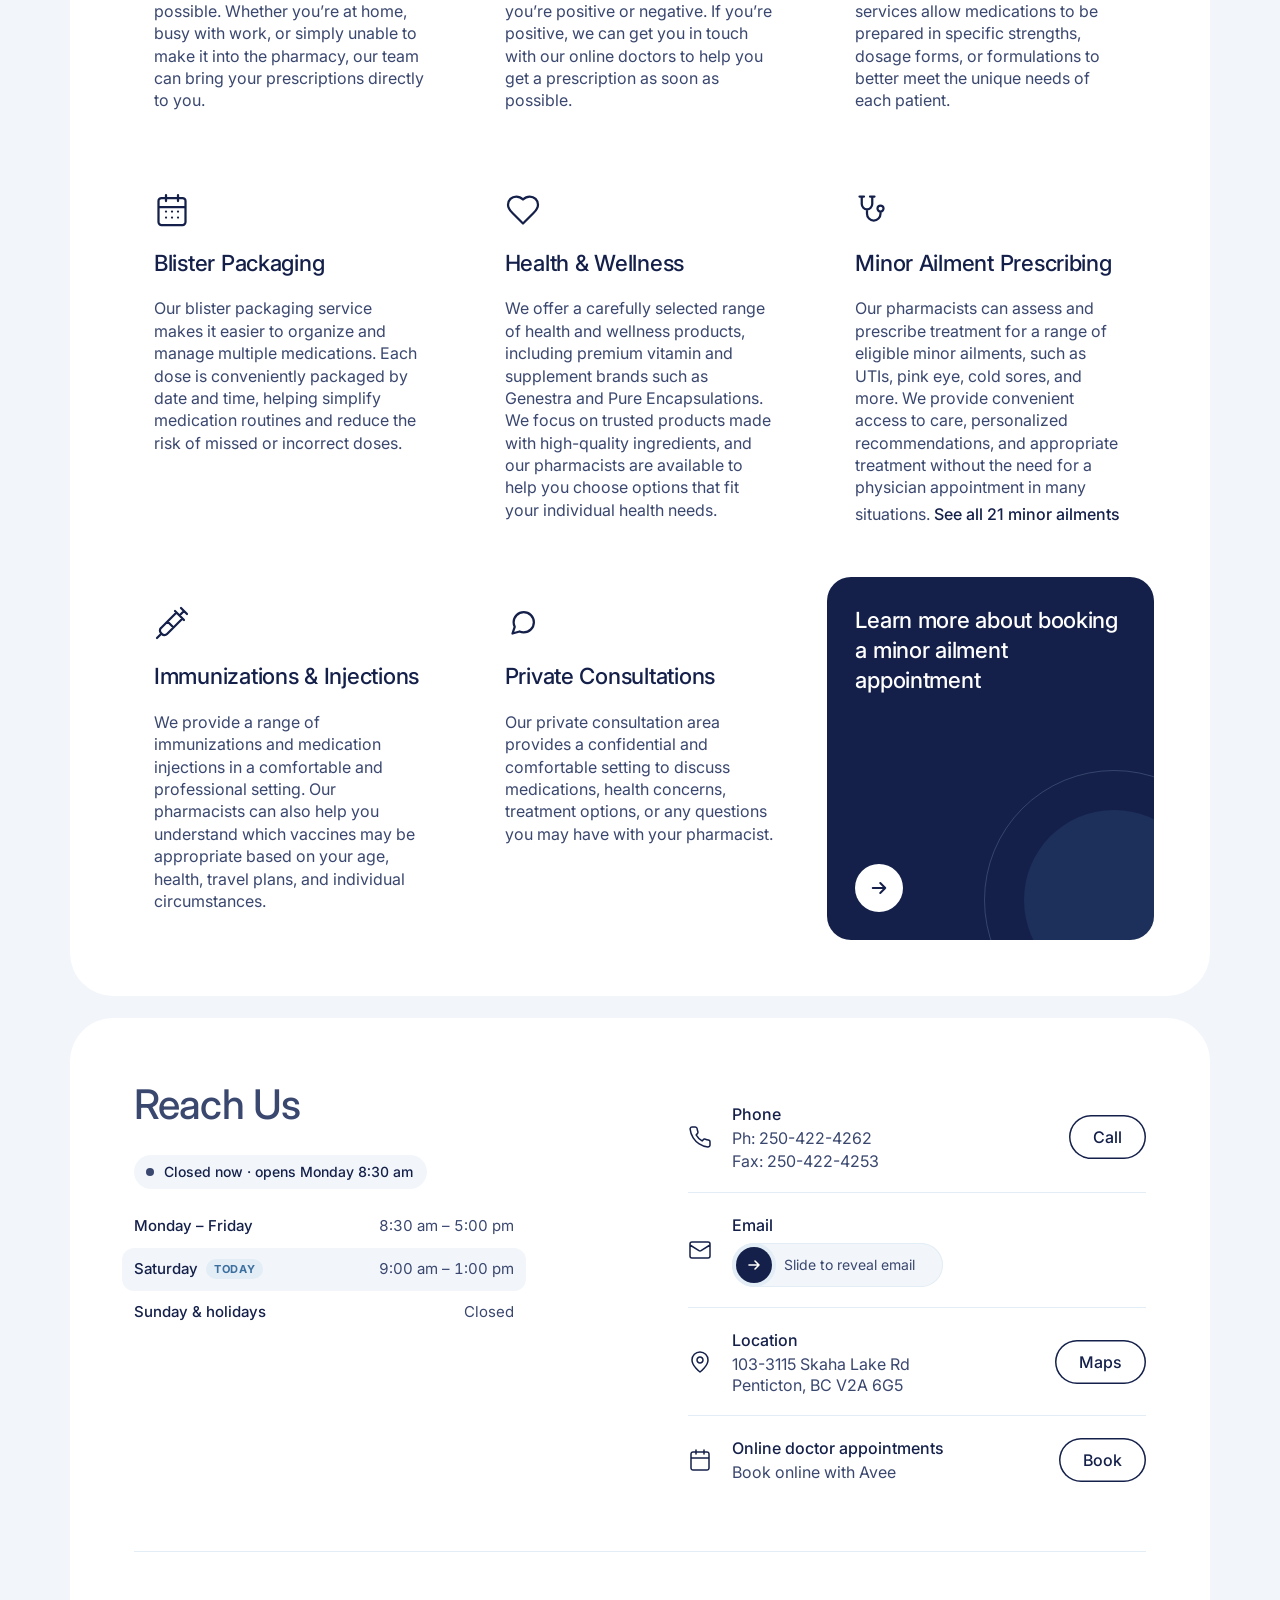
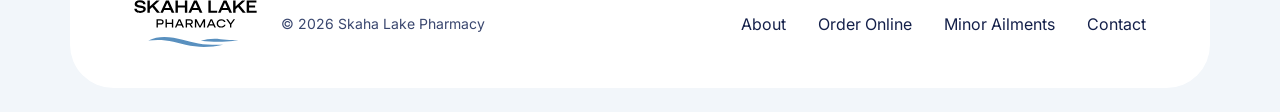
==== commit 3333076a: "Relabel external booking buttons; point homepage tile to minor ailments page Co-Authored-By: Claude " ====
--- a/public/index.html
+++ b/public/index.html
@@ -25,7 +25,7 @@
 <link rel="preconnect" href="https://fonts.googleapis.com">
 <link rel="preconnect" href="https://fonts.gstatic.com" crossorigin>
 <link rel="stylesheet" href="https://fonts.googleapis.com/css2?family=Inter:opsz,wght@14..32,400..700&amp;display=swap">
-<link rel="stylesheet" href="./assets/css/site.css?v=879697e4">
+<link rel="stylesheet" href="./assets/css/site.css?v=0163f4e5">
 <script>
   document.documentElement.classList.add('js');
   if (document.prerendering) {
@@ -33,7 +33,7 @@
     document.addEventListener('prerenderingchange', () => document.documentElement.classList.remove('is-prerendering'), { once: true });
   }
 </script>
-<script src="./assets/js/site.js?v=879697e4" defer></script>
+<script src="./assets/js/site.js?v=0163f4e5" defer></script>
 <script type="speculationrules">
   { "prerender": [{ "where": { "href_matches": "/*" }, "eagerness": "moderate" }] }
 </script>
@@ -206,8 +206,8 @@
         <p>Our private consultation area provides a confidential and comfortable setting to discuss medications, health concerns, treatment options, or any questions you may have with your pharmacist.</p>
       </li>
       <li class="service service--cta" data-reveal>
-        <a class="tile-link" href="https://www.bookapharmacist.gov.bc.ca/minorail/s/" target="_blank" rel="noopener">
-          <span class="h3">Book a minor ailment appointment</span>
+        <a class="tile-link" href="./minor-ailments/">
+          <span class="h3">Learn more about booking a minor ailment appointment</span>
           <span class="tile-arrow"><svg class="arrow" width="20" height="20" viewBox="0 0 20 20" aria-hidden="true"><path d="M3.75 10H16.25M11.25 15L16.25 10L11.25 5"/></svg></span>
         </a>
       </li>
@@ -240,7 +240,7 @@
         <a class="btn btn--outline btn--sm" href="tel:+12504224262" aria-label="Call Skaha Lake Pharmacy"><span class="btn__label">Call</span></a>
       </div>
       <div class="contact-row">
-        <svg class="icon contact-row__icon" width="24" height="24" aria-hidden="true"><use href="./assets/img/icons.svg?v=879697e4#mail"></use></svg>
+        <svg class="icon contact-row__icon" width="24" height="24" aria-hidden="true"><use href="./assets/img/icons.svg?v=0163f4e5#mail"></use></svg>
         <div class="contact-row__text">
           <p class="contact-row__label">Email</p>
           <noscript><p>Please call us for our email address.</p></noscript>
--- a/public/assets/css/site.css
+++ b/public/assets/css/site.css
@@ -1914,6 +1914,19 @@
   color: var(--navy-800);
 }
 
+/* Outbound arrows (↗) loop diagonally instead of sideways */
+@keyframes arrow-out {
+  0% { transform: translate(0, 0); }
+  40% { transform: translate(130%, -130%); }
+  40.01% { transform: translate(-130%, 130%); }
+  100% { transform: translate(0, 0); }
+}
+
+@media (hover: hover) {
+  .btn:hover .arrow--out,
+  .service--cta:hover .arrow--out { animation-name: arrow-out; }
+}
+
 .service__more {
   display: inline-block;
   margin-top: 4px;
